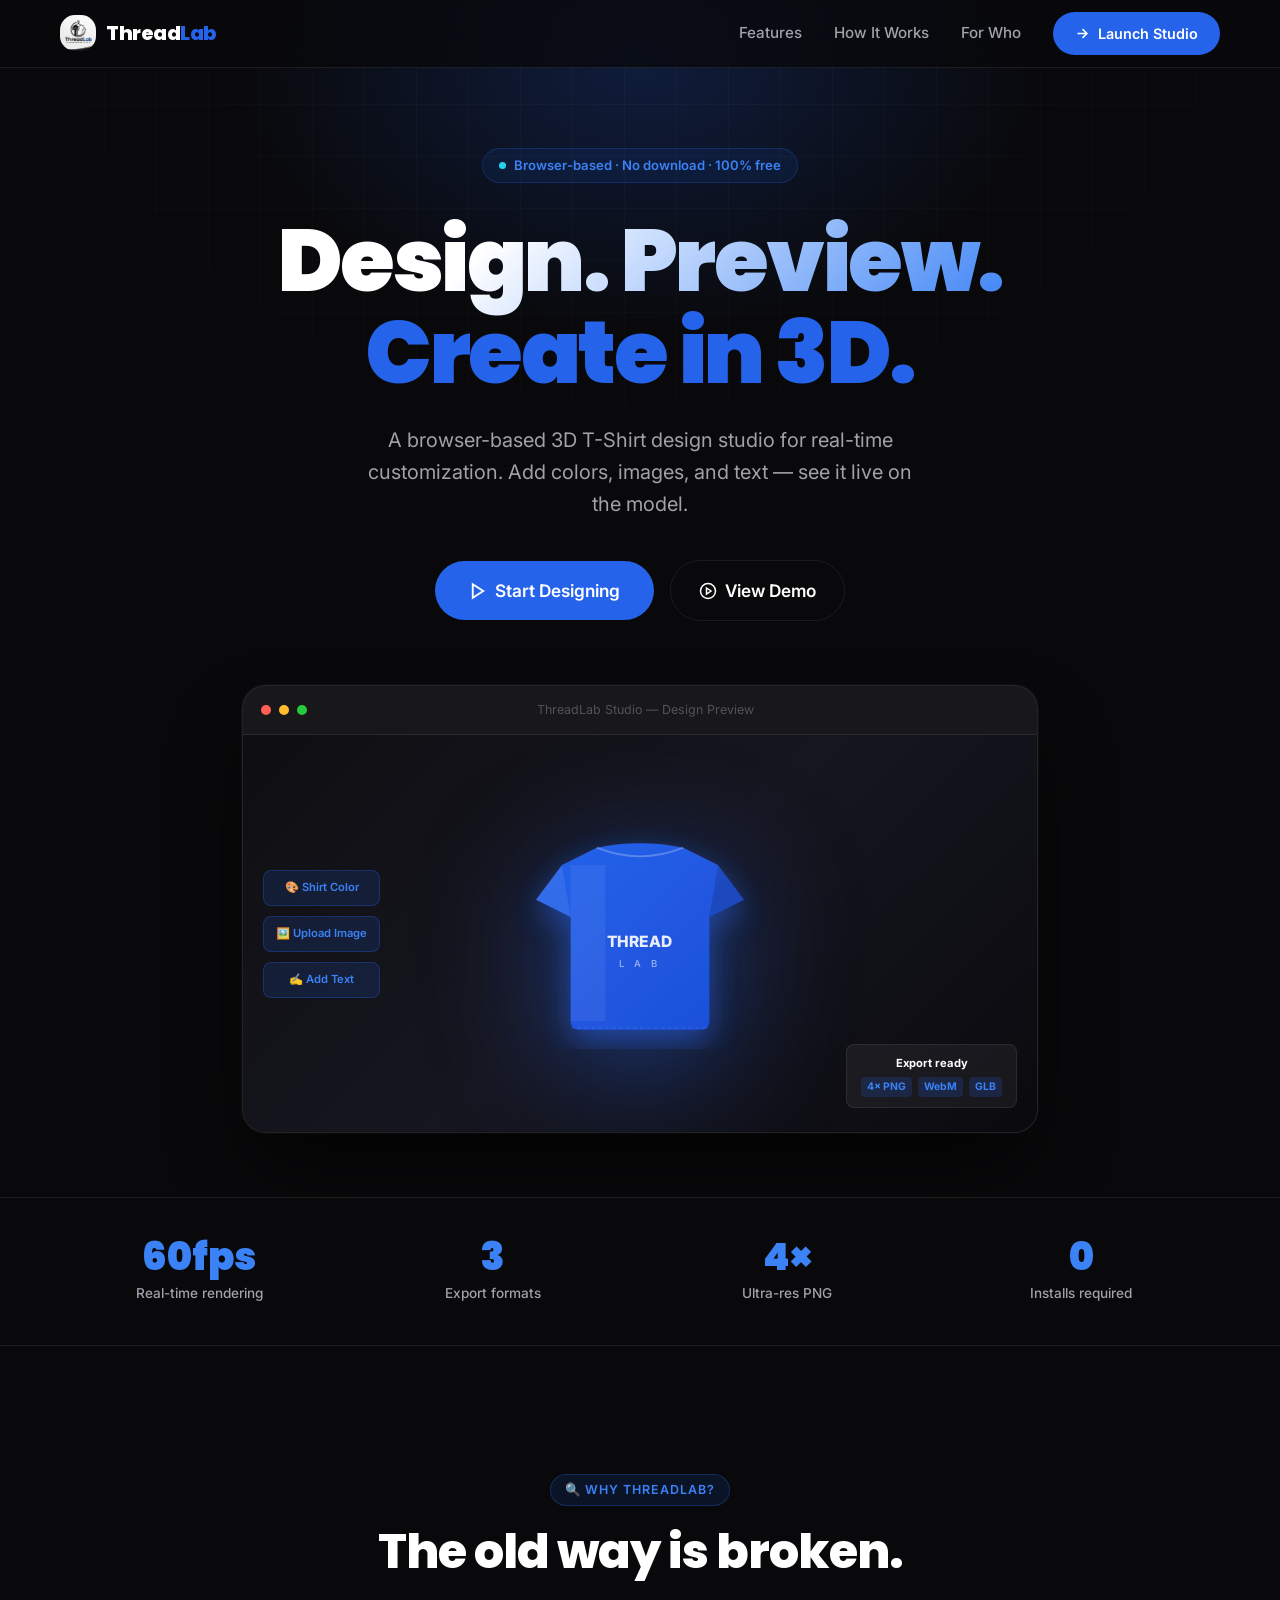
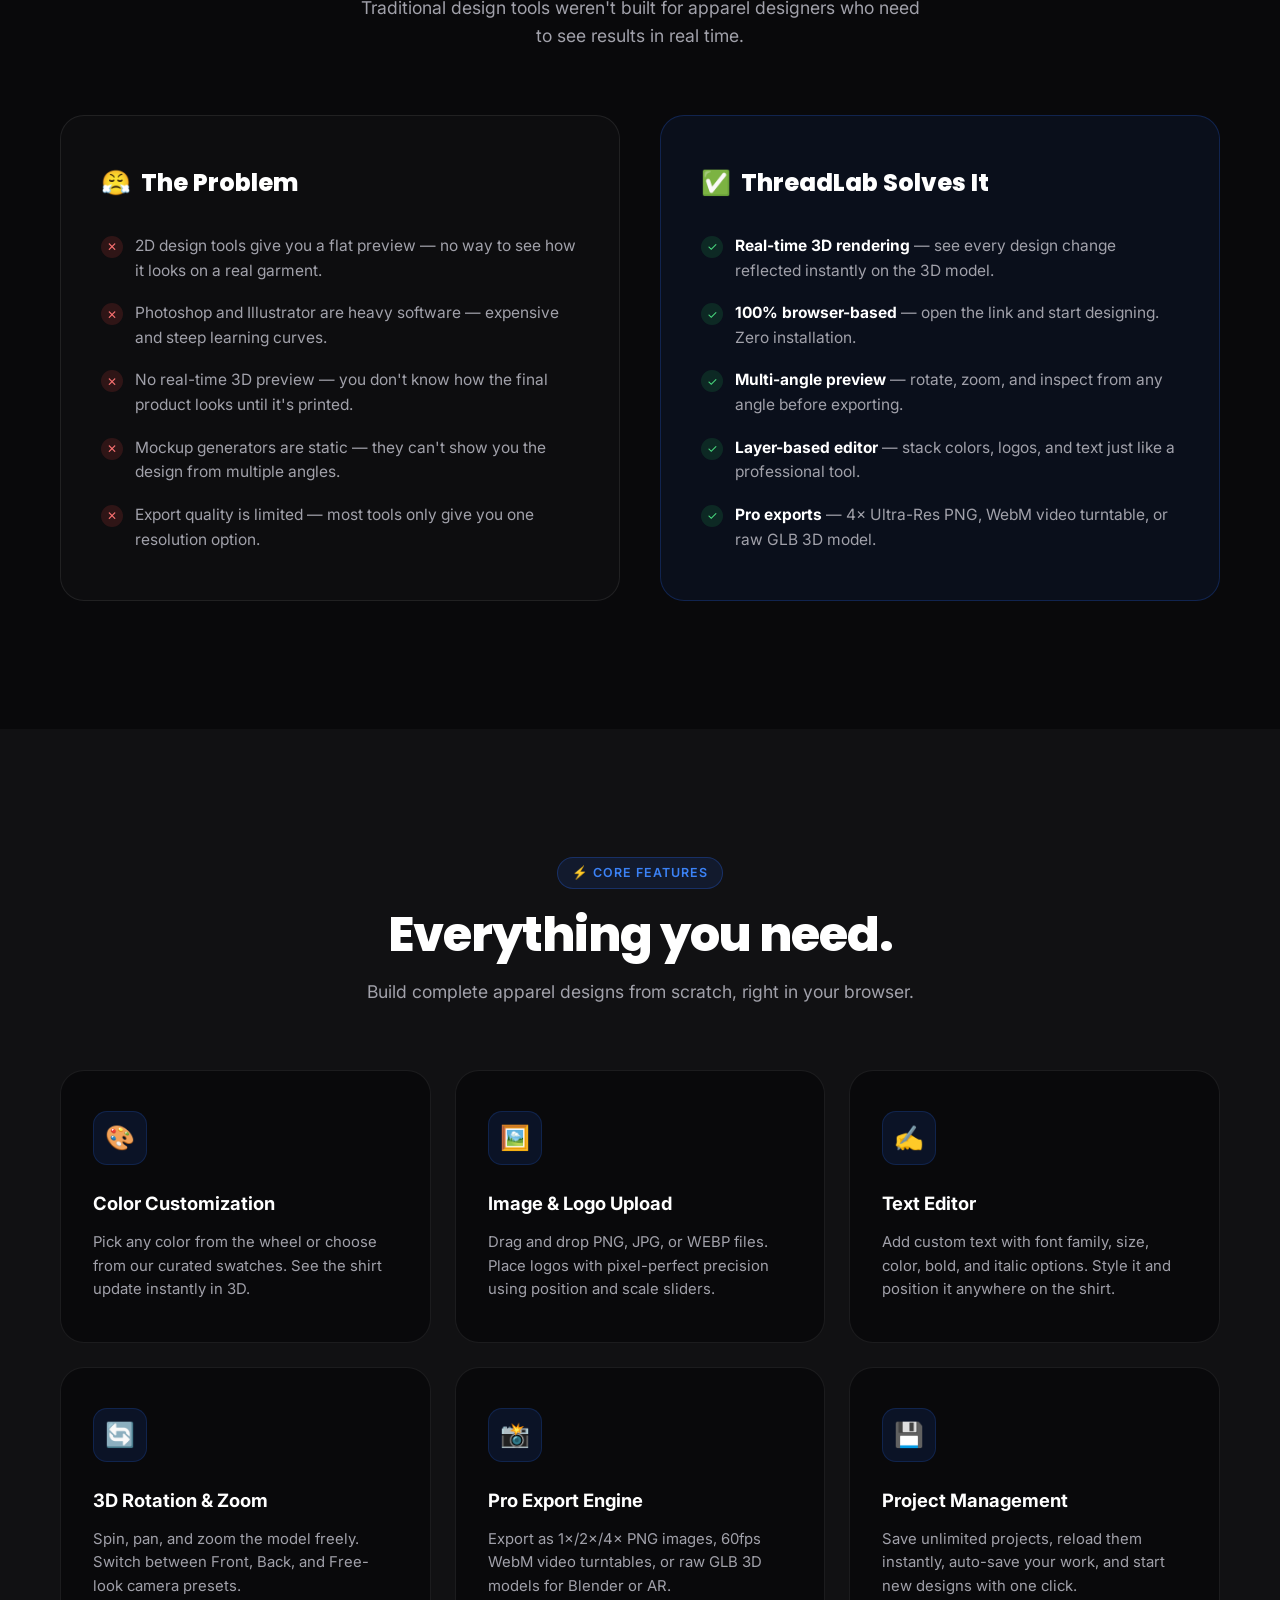
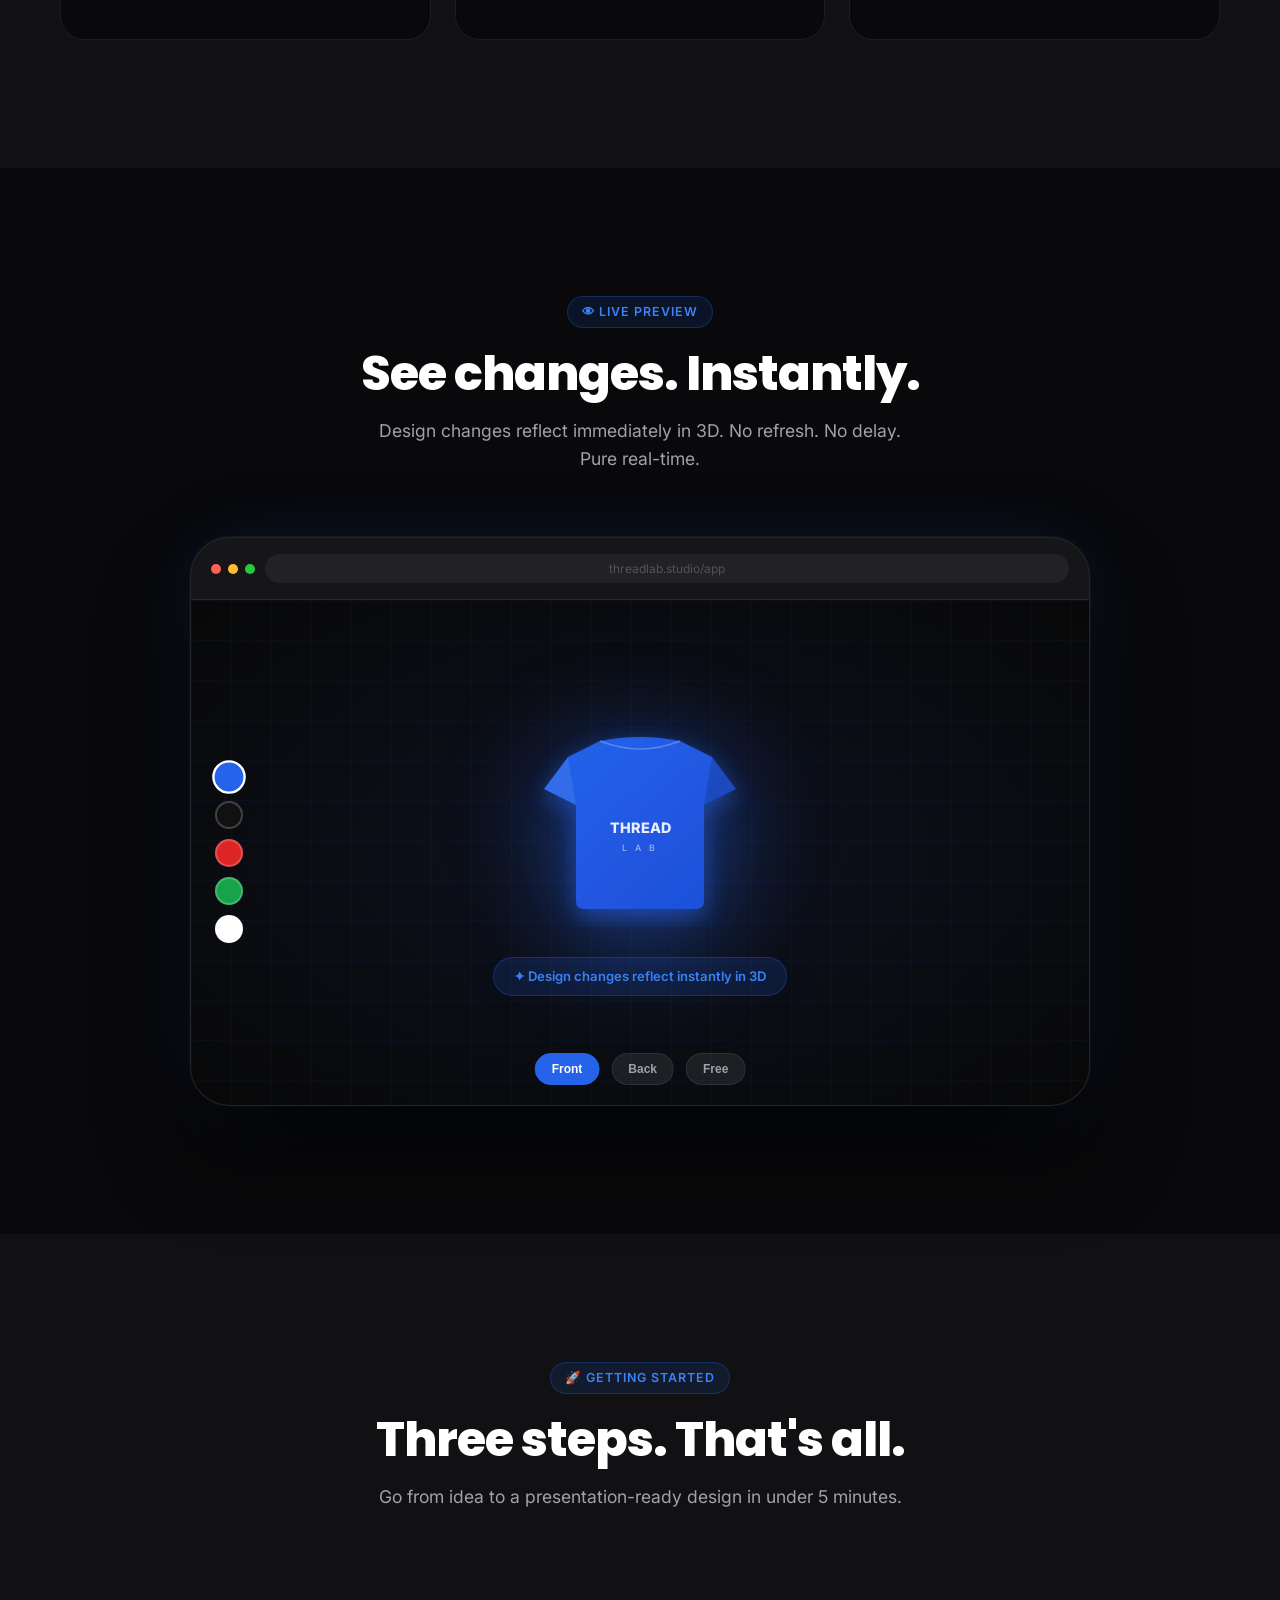
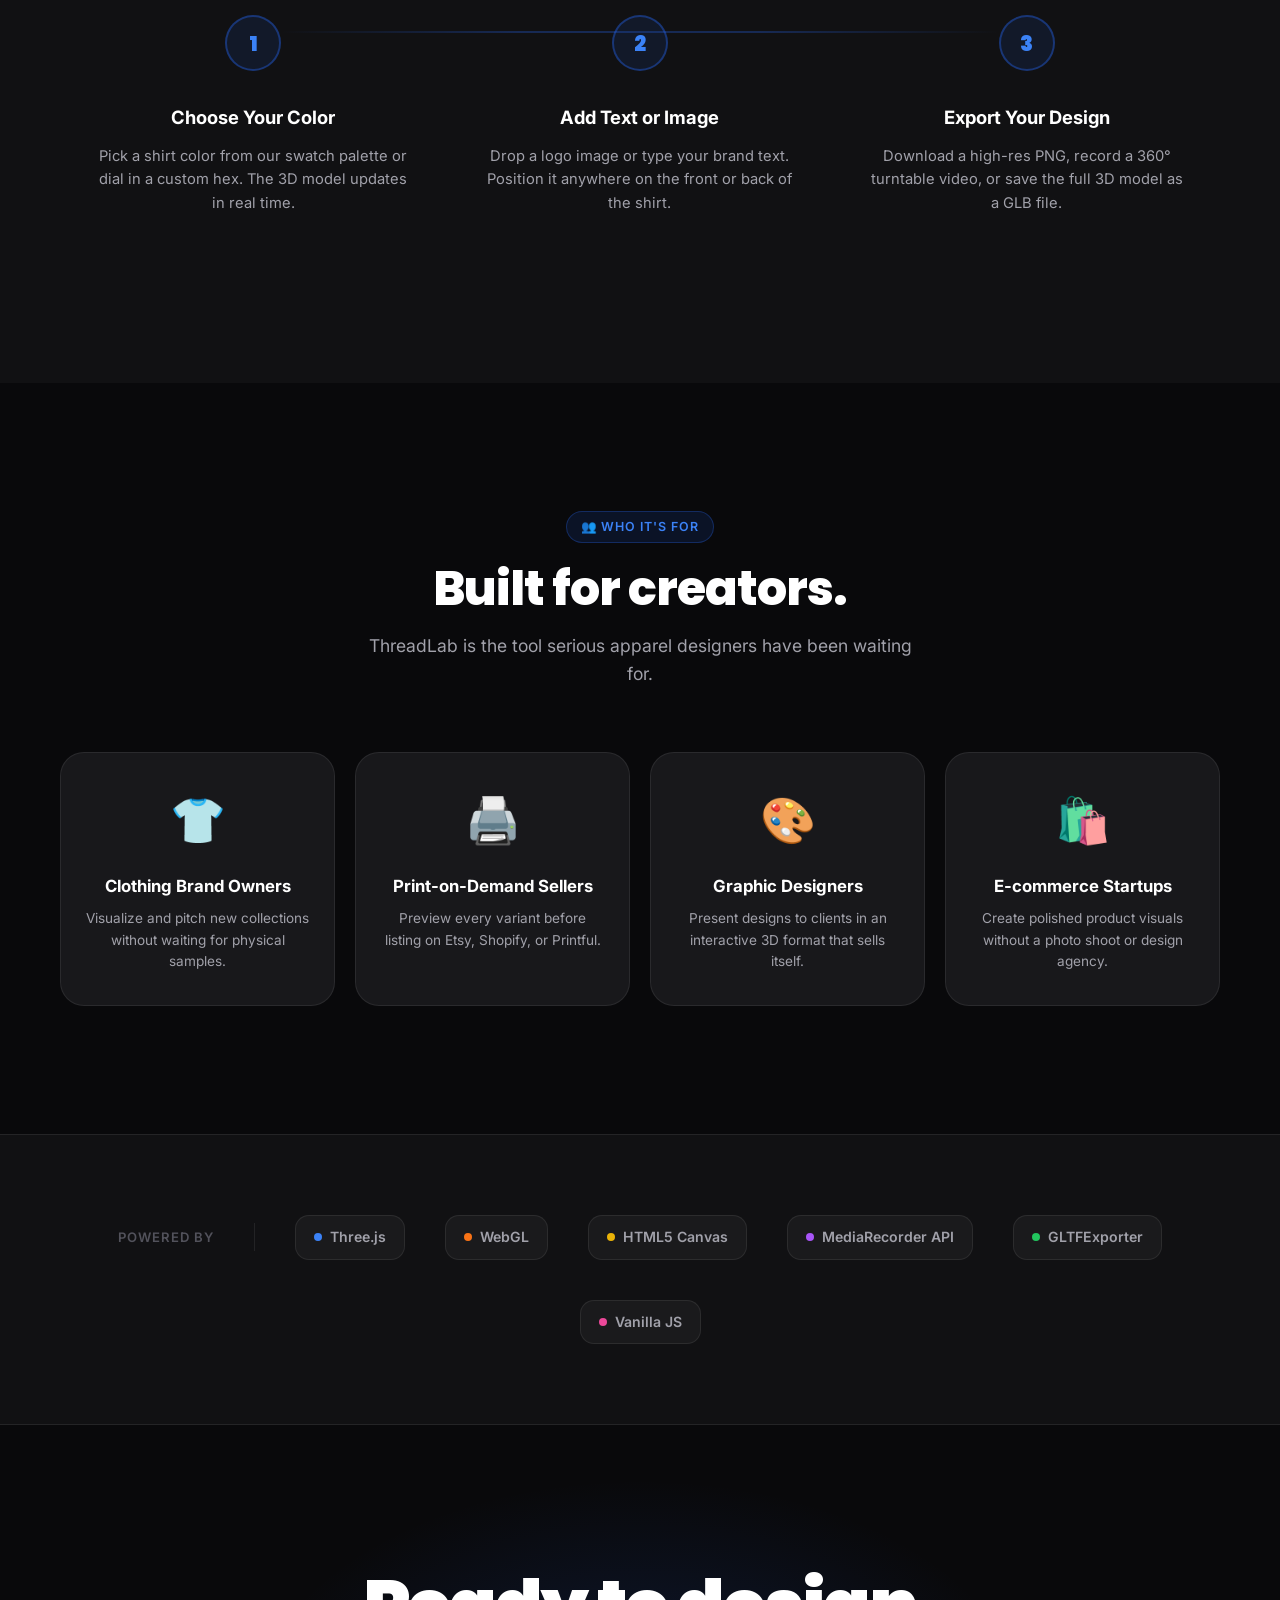
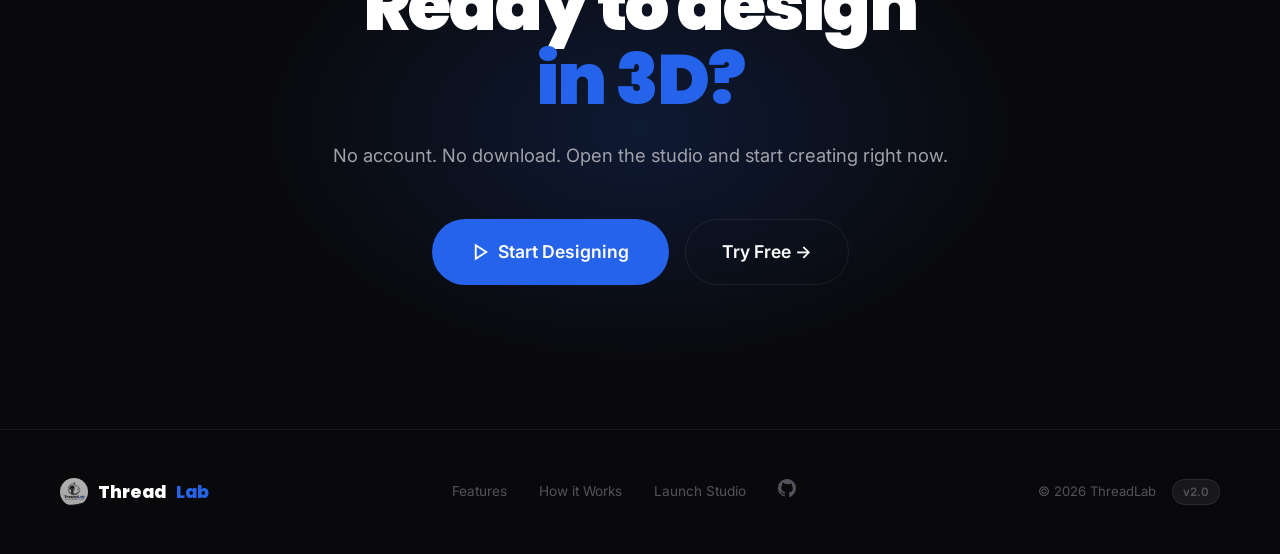
==== index.html @ 2cf04744 "init main project files and the main src code" ====
<!doctype html>
<html lang="en">
  <head>
    <meta charset="UTF-8" />
    <meta name="viewport" content="width=device-width, initial-scale=1.0" />
    <title>ThreadLab — Design. Preview. Create in 3D.</title>
    <meta
      name="description"
      content="A browser-based 3D T-Shirt design studio for real-time customization. No download needed. Start designing now."
    />
    <link rel="preconnect" href="https://fonts.googleapis.com" />
    <link rel="preconnect" href="https://fonts.gstatic.com" crossorigin />
    <link
      href="https://fonts.googleapis.com/css2?family=Inter:ital,wght@0,300;0,400;0,500;0,600;0,700;0,800;0,900;1,400&family=Poppins:wght@700;800;900&display=swap"
      rel="stylesheet"
    />
    <link rel="stylesheet" href="css/landing.css" />
    <link rel="shortcut icon" href="../assets/logo.png" type="image/x-icon" />
    <link rel="manifest" href="manifest.json">
    <meta name="theme-color" content="#2563EB" />
  </head>
  <body>
    <!-- ═══════════════════════════════════════════════
       NAVBAR
  ═══════════════════════════════════════════════ -->
    <nav class="navbar">
      <div class="navbar-inner">
        <a href="#" class="nav-logo">
          <img
            src="assets/logo.png"
            alt="ThreadLab"
            onerror="this.style.display = 'none'"
          />
          <span class="nav-logo-text">Thread<span>Lab</span></span>
        </a>
        <div class="nav-links">
          <a href="#features">Features</a>
          <a href="#how-it-works">How It Works</a>
          <a href="#users">For Who</a>
          <a href="./Studio/index.html" class="btn-primary">
            <svg
              width="15"
              height="15"
              viewBox="0 0 24 24"
              fill="none"
              stroke="currentColor"
              stroke-width="2.5"
            >
              <path d="M4 12h16M12 5l7 7-7 7" />
            </svg>
            Launch Studio
          </a>
        </div>
      </div>
    </nav>

    <!-- ═══════════════════════════════════════════════
       HERO
  ═══════════════════════════════════════════════ -->
    <section class="hero" id="hero">
      <div class="hero-bg"></div>

      <div class="hero-body">
        <div class="hero-badge">
          <span class="hero-badge-dot"></span>
          Browser-based · No download · 100% free
        </div>

        <h1 class="hero-title">
          <span class="gradient">Design. Preview.</span><br />
          <span class="blue-word">Create in 3D.</span>
        </h1>

        <p class="hero-desc">
          A browser-based 3D T-Shirt design studio for real-time customization.
          Add colors, images, and text — see it live on the model.
        </p>

        <div class="hero-cta">
          <a href="./Studio/index.html" class="btn-primary">
            <svg
              width="18"
              height="18"
              viewBox="0 0 24 24"
              fill="none"
              stroke="currentColor"
              stroke-width="2.5"
            >
              <polygon points="5,3 19,12 5,21" />
            </svg>
            Start Designing
          </a>
          <a href="#preview" class="btn-ghost">
            <svg
              width="18"
              height="18"
              viewBox="0 0 24 24"
              fill="none"
              stroke="currentColor"
              stroke-width="2"
            >
              <circle cx="12" cy="12" r="10" />
              <polygon points="10,8 16,12 10,16" />
            </svg>
            View Demo
          </a>
        </div>
      </div>

      <!-- Mockup Visual -->
      <div class="hero-visual">
        <div class="mockup-shell">
          <div class="mockup-bar">
            <span class="dot-red"></span>
            <span class="dot-yel"></span>
            <span class="dot-grn"></span>
            <span class="mockup-bar-title"
              >ThreadLab Studio — Design Preview</span
            >
          </div>
          <div class="mockup-screen">
            <!-- Left sidebar hints -->
            <div class="hero-sidebar-hint">
              <div class="hint-chip">🎨 Shirt Color</div>
              <div class="hint-chip">🖼️ Upload Image</div>
              <div class="hint-chip">✍️ Add Text</div>
            </div>

            <!-- 3D Shirt illustration -->
            <div class="hero-shirt-wrap">
              <svg
                class="shirt-3d"
                viewBox="0 0 300 280"
                fill="none"
                xmlns="http://www.w3.org/2000/svg"
              >
                <defs>
                  <linearGradient id="shirtGrad" x1="0" y1="0" x2="1" y2="1">
                    <stop offset="0%" stop-color="#2563EB" />
                    <stop offset="100%" stop-color="#1D4ED8" />
                  </linearGradient>
                  <filter id="shadow">
                    <feDropShadow
                      dx="0"
                      dy="12"
                      stdDeviation="16"
                      flood-color="#2563EB"
                      flood-opacity="0.5"
                    />
                  </filter>
                </defs>
                <!-- T-Shirt body -->
                <path
                  d="M60 60 L100 40 Q150 30 200 40 L240 60 L270 100 L230 120 L230 240 Q230 250 220 250 L80 250 Q70 250 70 240 L70 120 L30 100 Z"
                  fill="url(#shirtGrad)"
                  filter="url(#shadow)"
                />
                <!-- collar -->
                <path
                  d="M100 40 Q150 60 200 40"
                  stroke="rgba(255,255,255,0.25)"
                  stroke-width="2"
                  fill="none"
                />
                <!-- sleeve highlights -->
                <path
                  d="M60 60 L30 100 L70 120"
                  fill="rgba(255,255,255,0.08)"
                />
                <path d="M240 60 L270 100 L230 120" fill="rgba(0,0,0,0.15)" />
                <!-- front highlight -->
                <path
                  d="M90 60 L90 240"
                  stroke="rgba(255,255,255,0.06)"
                  stroke-width="40"
                />
                <!-- small logo text -->
                <text
                  x="150"
                  y="155"
                  text-anchor="middle"
                  font-family="Inter"
                  font-size="18"
                  font-weight="800"
                  fill="rgba(255,255,255,0.9)"
                >
                  THREAD
                </text>
                <text
                  x="150"
                  y="178"
                  text-anchor="middle"
                  font-family="Inter"
                  font-size="11"
                  font-weight="500"
                  fill="rgba(255,255,255,0.55)"
                  letter-spacing="4"
                >
                  L A B
                </text>
                <!-- bottom stitch -->
                <path
                  d="M70 248 L230 248"
                  stroke="rgba(255,255,255,0.12)"
                  stroke-width="1"
                  stroke-dasharray="4 4"
                />
              </svg>
            </div>

            <!-- Export hint bottom right -->
            <div class="hero-export-hint">
              <span class="export-label">Export ready</span>
              <div class="export-formats">
                <span class="fmt-tag">4× PNG</span>
                <span class="fmt-tag">WebM</span>
                <span class="fmt-tag">GLB</span>
              </div>
            </div>
          </div>
        </div>
      </div>
    </section>

    <!-- ═══════════════════════════════════════════════
       STATS
  ═══════════════════════════════════════════════ -->
    <div class="stats-row">
      <div class="stats-inner">
        <div class="stat reveal">
          <div class="stat-num">60fps</div>
          <div class="stat-label">Real-time rendering</div>
        </div>
        <div class="stat reveal reveal-d1">
          <div class="stat-num">3</div>
          <div class="stat-label">Export formats</div>
        </div>
        <div class="stat reveal reveal-d2">
          <div class="stat-num">4×</div>
          <div class="stat-label">Ultra-res PNG</div>
        </div>
        <div class="stat reveal reveal-d3">
          <div class="stat-num">0</div>
          <div class="stat-label">Installs required</div>
        </div>
      </div>
    </div>

    <!-- ═══════════════════════════════════════════════
       PROBLEM / SOLUTION
  ═══════════════════════════════════════════════ -->
    <section class="ps-section" id="problem">
      <div class="section-label">
        <span class="tag">🔍 Why ThreadLab?</span>
      </div>
      <h2 class="section-title">The old way is broken.</h2>
      <p class="section-sub">
        Traditional design tools weren't built for apparel designers who need to
        see results in real time.
      </p>

      <div class="ps-grid">
        <div class="ps-card problem reveal">
          <div class="ps-heading"><span>😤</span> The Problem</div>
          <ul class="ps-list">
            <li>
              <span class="ps-icon bad">✕</span>
              <span
                >2D design tools give you a flat preview — no way to see how it
                looks on a real garment.</span
              >
            </li>
            <li>
              <span class="ps-icon bad">✕</span>
              <span
                >Photoshop and Illustrator are heavy software — expensive and
                steep learning curves.</span
              >
            </li>
            <li>
              <span class="ps-icon bad">✕</span>
              <span
                >No real-time 3D preview — you don't know how the final product
                looks until it's printed.</span
              >
            </li>
            <li>
              <span class="ps-icon bad">✕</span>
              <span
                >Mockup generators are static — they can't show you the design
                from multiple angles.</span
              >
            </li>
            <li>
              <span class="ps-icon bad">✕</span>
              <span
                >Export quality is limited — most tools only give you one
                resolution option.</span
              >
            </li>
          </ul>
        </div>

        <div class="ps-card solution reveal reveal-d2">
          <div class="ps-heading">
            <span style="color: #4ade80">✅</span> ThreadLab Solves It
          </div>
          <ul class="ps-list">
            <li>
              <span class="ps-icon good">✓</span>
              <span
                ><strong style="color: #fff">Real-time 3D rendering</strong> —
                see every design change reflected instantly on the 3D
                model.</span
              >
            </li>
            <li>
              <span class="ps-icon good">✓</span>
              <span
                ><strong style="color: #fff">100% browser-based</strong> — open
                the link and start designing. Zero installation.</span
              >
            </li>
            <li>
              <span class="ps-icon good">✓</span>
              <span
                ><strong style="color: #fff">Multi-angle preview</strong> —
                rotate, zoom, and inspect from any angle before exporting.</span
              >
            </li>
            <li>
              <span class="ps-icon good">✓</span>
              <span
                ><strong style="color: #fff">Layer-based editor</strong> — stack
                colors, logos, and text just like a professional tool.</span
              >
            </li>
            <li>
              <span class="ps-icon good">✓</span>
              <span
                ><strong style="color: #fff">Pro exports</strong> — 4× Ultra-Res
                PNG, WebM video turntable, or raw GLB 3D model.</span
              >
            </li>
          </ul>
        </div>
      </div>
    </section>

    <!-- ═══════════════════════════════════════════════
       FEATURES
  ═══════════════════════════════════════════════ -->
    <section class="features-section" id="features">
      <div class="section-label">
        <span class="tag">⚡ Core Features</span>
      </div>
      <h2 class="section-title">Everything you need.</h2>
      <p class="section-sub">
        Build complete apparel designs from scratch, right in your browser.
      </p>

      <div class="features-grid">
        <div class="feature-card reveal">
          <div class="feature-icon-wrap">🎨</div>
          <h3>Color Customization</h3>
          <p>
            Pick any color from the wheel or choose from our curated swatches.
            See the shirt update instantly in 3D.
          </p>
        </div>
        <div class="feature-card reveal reveal-d1">
          <div class="feature-icon-wrap">🖼️</div>
          <h3>Image & Logo Upload</h3>
          <p>
            Drag and drop PNG, JPG, or WEBP files. Place logos with
            pixel-perfect precision using position and scale sliders.
          </p>
        </div>
        <div class="feature-card reveal reveal-d2">
          <div class="feature-icon-wrap">✍️</div>
          <h3>Text Editor</h3>
          <p>
            Add custom text with font family, size, color, bold, and italic
            options. Style it and position it anywhere on the shirt.
          </p>
        </div>
        <div class="feature-card reveal reveal-d3">
          <div class="feature-icon-wrap">🔄</div>
          <h3>3D Rotation & Zoom</h3>
          <p>
            Spin, pan, and zoom the model freely. Switch between Front, Back,
            and Free-look camera presets.
          </p>
        </div>
        <div class="feature-card reveal reveal-d4">
          <div class="feature-icon-wrap">📸</div>
          <h3>Pro Export Engine</h3>
          <p>
            Export as 1×/2×/4× PNG images, 60fps WebM video turntables, or raw
            GLB 3D models for Blender or AR.
          </p>
        </div>
        <div class="feature-card reveal reveal-d5">
          <div class="feature-icon-wrap">💾</div>
          <h3>Project Management</h3>
          <p>
            Save unlimited projects, reload them instantly, auto-save your work,
            and start new designs with one click.
          </p>
        </div>
      </div>
    </section>

    <!-- ═══════════════════════════════════════════════
       LIVE PREVIEW (WOW SECTION)
  ═══════════════════════════════════════════════ -->
    <section class="preview-section" id="preview">
      <div class="section-label">
        <span class="tag">👁 Live Preview</span>
      </div>
      <h2 class="section-title">See changes. Instantly.</h2>
      <p class="section-sub">
        Design changes reflect immediately in 3D. No refresh. No delay. Pure
        real-time.
      </p>

      <div class="preview-window reveal">
        <div class="preview-top">
          <div class="preview-top-dots">
            <span class="dot-red"></span>
            <span class="dot-yel"></span>
            <span class="dot-grn"></span>
          </div>
          <div class="preview-top-url">threadlab.studio/app</div>
        </div>

        <div class="preview-canvas">
          <div class="preview-canvas-grid"></div>

          <!-- Color swatches on left -->
          <div class="preview-swatches">
            <div
              class="swatch-circle active"
              style="background: #2563eb"
              onclick="changeDemoShirt('#2563EB', this)"
            ></div>
            <div
              class="swatch-circle"
              style="background: #111"
              onclick="changeDemoShirt('#111', this)"
            ></div>
            <div
              class="swatch-circle"
              style="background: #dc2626"
              onclick="changeDemoShirt('#DC2626', this)"
            ></div>
            <div
              class="swatch-circle"
              style="background: #16a34a"
              onclick="changeDemoShirt('#16A34A', this)"
            ></div>
            <div
              class="swatch-circle"
              style="background: #fff; border-color: rgba(255, 255, 255, 0.5)"
              onclick="changeDemoShirt('#fff', this)"
            ></div>
          </div>

          <!-- 3D shirt SVG -->
          <div class="preview-shirt">
            <svg
              id="demo-shirt"
              viewBox="0 0 300 280"
              fill="none"
              xmlns="http://www.w3.org/2000/svg"
            >
              <defs>
                <linearGradient id="demoGrad" x1="0" y1="0" x2="1" y2="1">
                  <stop id="demoStop1" offset="0%" stop-color="#2563EB" />
                  <stop id="demoStop2" offset="100%" stop-color="#1D4ED8" />
                </linearGradient>
                <filter id="demoShadow">
                  <feDropShadow
                    dx="0"
                    dy="10"
                    stdDeviation="14"
                    flood-color="#2563EB"
                    flood-opacity="0.5"
                  />
                </filter>
              </defs>
              <path
                d="M60 60 L100 40 Q150 30 200 40 L240 60 L270 100 L230 120 L230 240 Q230 250 220 250 L80 250 Q70 250 70 240 L70 120 L30 100 Z"
                fill="url(#demoGrad)"
                filter="url(#demoShadow)"
              />
              <path
                d="M100 40 Q150 60 200 40"
                stroke="rgba(255,255,255,0.25)"
                stroke-width="2"
                fill="none"
              />
              <path d="M60 60 L30 100 L70 120" fill="rgba(255,255,255,0.08)" />
              <path d="M240 60 L270 100 L230 120" fill="rgba(0,0,0,0.15)" />
              <text
                x="150"
                y="155"
                text-anchor="middle"
                font-family="Inter"
                font-size="18"
                font-weight="800"
                fill="rgba(255,255,255,0.9)"
              >
                THREAD
              </text>
              <text
                x="150"
                y="178"
                text-anchor="middle"
                font-family="Inter"
                font-size="11"
                font-weight="500"
                fill="rgba(255,255,255,0.55)"
                letter-spacing="4"
              >
                L A B
              </text>
            </svg>
            <div class="preview-label">
              ✦ Design changes reflect instantly in 3D
            </div>
          </div>

          <!-- Camera controls -->
          <div class="preview-controls">
            <button class="preview-ctrl-btn active">Front</button>
            <button
              class="preview-ctrl-btn"
              onclick="
                this.parentNode
                  .querySelectorAll('button')
                  .forEach((b) => b.classList.remove('active'));
                this.classList.add('active');
              "
            >
              Back
            </button>
            <button
              class="preview-ctrl-btn"
              onclick="
                this.parentNode
                  .querySelectorAll('button')
                  .forEach((b) => b.classList.remove('active'));
                this.classList.add('active');
              "
            >
              Free
            </button>
          </div>
        </div>
      </div>
    </section>

    <!-- ═══════════════════════════════════════════════
       HOW IT WORKS
  ═══════════════════════════════════════════════ -->
    <section class="how-section" id="how-it-works">
      <div class="section-label">
        <span class="tag">🚀 Getting Started</span>
      </div>
      <h2 class="section-title">Three steps. That's all.</h2>
      <p class="section-sub">
        Go from idea to a presentation-ready design in under 5 minutes.
      </p>

      <div class="steps-row">
        <div class="step reveal">
          <div class="step-num">1</div>
          <h3>Choose Your Color</h3>
          <p>
            Pick a shirt color from our swatch palette or dial in a custom hex.
            The 3D model updates in real time.
          </p>
        </div>
        <div class="step reveal reveal-d2">
          <div class="step-num">2</div>
          <h3>Add Text or Image</h3>
          <p>
            Drop a logo image or type your brand text. Position it anywhere on
            the front or back of the shirt.
          </p>
        </div>
        <div class="step reveal reveal-d4">
          <div class="step-num">3</div>
          <h3>Export Your Design</h3>
          <p>
            Download a high-res PNG, record a 360° turntable video, or save the
            full 3D model as a GLB file.
          </p>
        </div>
      </div>
    </section>

    <!-- ═══════════════════════════════════════════════
       TARGET USERS
  ═══════════════════════════════════════════════ -->
    <section class="users-section" id="users">
      <div class="section-label">
        <span class="tag">👥 Who It's For</span>
      </div>
      <h2 class="section-title">Built for creators.</h2>
      <p class="section-sub">
        ThreadLab is the tool serious apparel designers have been waiting for.
      </p>

      <div class="users-grid">
        <div class="user-card reveal">
          <span class="user-emoji">👕</span>
          <h3>Clothing Brand Owners</h3>
          <p>
            Visualize and pitch new collections without waiting for physical
            samples.
          </p>
        </div>
        <div class="user-card reveal reveal-d1">
          <span class="user-emoji">🖨️</span>
          <h3>Print-on-Demand Sellers</h3>
          <p>
            Preview every variant before listing on Etsy, Shopify, or Printful.
          </p>
        </div>
        <div class="user-card reveal reveal-d2">
          <span class="user-emoji">🎨</span>
          <h3>Graphic Designers</h3>
          <p>
            Present designs to clients in an interactive 3D format that sells
            itself.
          </p>
        </div>
        <div class="user-card reveal reveal-d3">
          <span class="user-emoji">🛍️</span>
          <h3>E-commerce Startups</h3>
          <p>
            Create polished product visuals without a photo shoot or design
            agency.
          </p>
        </div>
      </div>
    </section>

    <!-- ═══════════════════════════════════════════════
       TECH STACK
  ═══════════════════════════════════════════════ -->
    <div class="tech-section">
      <div class="tech-inner">
        <span class="tech-label">Powered by</span>
        <span class="tech-divider"></span>
        <span class="tech-badge">
          <span class="tech-badge-dot" style="background: #3b82f6"></span>
          Three.js
        </span>
        <span class="tech-badge">
          <span class="tech-badge-dot" style="background: #f97316"></span>
          WebGL
        </span>
        <span class="tech-badge">
          <span class="tech-badge-dot" style="background: #eab308"></span>
          HTML5 Canvas
        </span>
        <span class="tech-badge">
          <span class="tech-badge-dot" style="background: #a855f7"></span>
          MediaRecorder API
        </span>
        <span class="tech-badge">
          <span class="tech-badge-dot" style="background: #22c55e"></span>
          GLTFExporter
        </span>
        <span class="tech-badge">
          <span class="tech-badge-dot" style="background: #ec4899"></span>
          Vanilla JS
        </span>
      </div>
    </div>

    <!-- ═══════════════════════════════════════════════
       FINAL CTA
  ═══════════════════════════════════════════════ -->
    <section class="cta-section" id="cta">
      <h2 class="cta-title reveal">
        Ready to design<br />
        <span style="color: var(--blue)">in 3D?</span>
      </h2>
      <p class="cta-sub reveal reveal-d1">
        No account. No download. Open the studio and start creating right now.
      </p>
      <div class="cta-btns">
        <a href="./Studio/index.html" class="btn-primary reveal reveal-d2">
          <svg
            width="18"
            height="18"
            viewBox="0 0 24 24"
            fill="none"
            stroke="currentColor"
            stroke-width="2.5"
          >
            <polygon points="5,3 19,12 5,21" />
          </svg>
          Start Designing
        </a>
        <a href="./Studio/index.html" class="btn-ghost reveal reveal-d3"
          >Try Free →</a
        >
      </div>
    </section>

    <!-- ═══════════════════════════════════════════════
       FOOTER
  ═══════════════════════════════════════════════ -->
    <footer class="footer">
      <div class="footer-inner">
        <div class="footer-logo">
          <img
            src="./assets/logo.png"
            alt="ThreadLab"
            onerror="this.style.display = 'none'"
          />
          Thread<span>Lab</span>
        </div>
        <div class="footer-meta">
          <a href="#features">Features</a>
          <a href="#how-it-works">How it Works</a>
          <a href="./Studio/index.html">Launch Studio</a>
          <a
            href="https://github.com/Abdo-omran2206"
            target="_blank"
            rel="noopener"
            aria-label="GitHub"
          >
            <svg width="18" height="18" viewBox="0 0 24 24" fill="currentColor">
              <path
                d="M12 0C5.37 0 0 5.37 0 12c0 5.3 3.44 9.8 8.21 11.39.6.11.82-.26.82-.58v-2.03c-3.34.72-4.04-1.61-4.04-1.61-.55-1.39-1.34-1.76-1.34-1.76-1.09-.74.08-.73.08-.73 1.21.09 1.85 1.24 1.85 1.24 1.07 1.83 2.81 1.3 3.5 1 .11-.78.42-1.3.76-1.6-2.67-.3-5.47-1.33-5.47-5.93 0-1.31.47-2.38 1.24-3.22-.12-.31-.54-1.52.12-3.17 0 0 1.01-.32 3.3 1.23A11.5 11.5 0 0 1 12 6.8c1.02.005 2.05.14 3.01.41 2.29-1.55 3.3-1.23 3.3-1.23.66 1.65.24 2.86.12 3.17.77.84 1.24 1.91 1.24 3.22 0 4.61-2.81 5.63-5.48 5.93.43.37.81 1.1.81 2.22v3.29c0 .32.22.7.83.58C20.57 21.8 24 17.3 24 12 24 5.37 18.63 0 12 0Z"
              />
            </svg>
          </a>
        </div>
        <div class="footer-right">
          <span>© 2026 ThreadLab</span>
          <span class="footer-version">v2.0</span>
        </div>
      </div>
    </footer>

    <!-- ═══════════════════════════════════════════════
       JS
  ═══════════════════════════════════════════════ -->
    <script>
      // Scroll reveal
      const observer = new IntersectionObserver(
        (entries) => {
          entries.forEach((e) => {
            if (e.isIntersecting) e.target.classList.add("visible");
          });
        },
        { threshold: 0.12 },
      );
      document
        .querySelectorAll(".reveal")
        .forEach((el) => observer.observe(el));

      // Demo shirt color changer
      function changeDemoShirt(color, el) {
        const stop1 = document.getElementById("demoStop1");
        const stop2 = document.getElementById("demoStop2");
        const shadow = document.querySelector("#demoShadow feDropShadow");

        // Darken by 15% for gradient stop 2
        stop1.setAttribute("stop-color", color);
        stop2.setAttribute("stop-color", shadeColor(color, -18));
        if (shadow) shadow.setAttribute("flood-color", color);

        document
          .querySelectorAll(".swatch-circle")
          .forEach((s) => s.classList.remove("active"));
        el.classList.add("active");
      }

      function shadeColor(color, percent) {
        if (color === "#fff" || color === "#ffffff") return "#e5e5e5";
        if (color === "#111") return "#000";
        const num = parseInt(color.replace("#", ""), 16);
        const r = Math.max(0, Math.min(255, (num >> 16) + percent));
        const g = Math.max(0, Math.min(255, ((num >> 8) & 0xff) + percent));
        const b = Math.max(0, Math.min(255, (num & 0xff) + percent));
        return (
          "#" + ((1 << 24) | (r << 16) | (g << 8) | b).toString(16).slice(1)
        );
      }

      // Smooth scroll for anchor links
      document.querySelectorAll('a[href^="#"]').forEach((a) => {
        a.addEventListener("click", (e) => {
          const target = document.querySelector(a.getAttribute("href"));
          if (target) {
            e.preventDefault();
            target.scrollIntoView({ behavior: "smooth" });
          }
        });
      });
    </script>
  </body>
</html>
---- css/landing.css ----
/* ══════════════════════════════════════════
       TOKENS & RESET
    ══════════════════════════════════════════ */
*,
*::before,
*::after {
  box-sizing: border-box;
  margin: 0;
  padding: 0;
}

:root {
  --blue: #2563eb;
  --blue-dark: #1d4ed8;
  --blue-light: #3b82f6;
  --blue-glow: rgba(37, 99, 235, 0.18);
  --black: #09090b;
  --surface: #111113;
  --surface-2: #18181b;
  --border: rgba(255, 255, 255, 0.08);
  --text: #ffffff;
  --text-muted: #a1a1aa;
  --text-faint: #52525b;
  --radius-sm: 8px;
  --radius: 14px;
  --radius-lg: 24px;
  --radius-xl: 40px;
}

html {
  scroll-behavior: smooth;
}

body {
  background: var(--black);
  color: var(--text);
  font-family: "Inter", sans-serif;
  line-height: 1.6;
  -webkit-font-smoothing: antialiased;
  overflow-x: hidden;
}

a {
  text-decoration: none;
  color: inherit;
}
img {
  display: block;
  max-width: 100%;
}

/* ══════════════════════════════════════════
       REUSABLE
    ══════════════════════════════════════════ */
.container {
  max-width: 1160px;
  margin: 0 auto;
  padding: 0 2rem;
}

.tag {
  display: inline-flex;
  align-items: center;
  gap: 6px;
  font-size: 0.78rem;
  font-weight: 600;
  letter-spacing: 0.08em;
  text-transform: uppercase;
  color: var(--blue-light);
  background: rgba(37, 99, 235, 0.12);
  border: 1px solid rgba(37, 99, 235, 0.3);
  padding: 5px 14px;
  border-radius: 999px;
}

.section-label {
  display: flex;
  justify-content: center;
  margin-bottom: 1.25rem;
}

.section-title {
  font-family: "Poppins", sans-serif;
  font-size: clamp(2rem, 4vw, 3rem);
  font-weight: 800;
  line-height: 1.1;
  letter-spacing: -1px;
  text-align: center;
  margin-bottom: 1rem;
}

.section-sub {
  text-align: center;
  color: var(--text-muted);
  font-size: 1.1rem;
  max-width: 560px;
  margin: 0 auto 4rem;
}

.btn-primary {
  display: inline-flex;
  align-items: center;
  gap: 8px;
  background: var(--blue);
  color: #fff;
  font-weight: 600;
  font-size: 1rem;
  padding: 14px 28px;
  border-radius: 999px;
  border: none;
  cursor: pointer;
  transition:
    background 0.2s,
    transform 0.2s,
    box-shadow 0.2s;
  box-shadow: 0 0 0 0 rgba(37, 99, 235, 0);
}
.btn-primary:hover {
  background: var(--blue-dark);
  transform: translateY(-2px);
  box-shadow: 0 8px 28px rgba(37, 99, 235, 0.4);
}

.btn-ghost {
  display: inline-flex;
  align-items: center;
  gap: 8px;
  background: transparent;
  color: var(--text);
  font-weight: 600;
  font-size: 1rem;
  padding: 14px 28px;
  border-radius: 999px;
  border: 1px solid var(--border);
  cursor: pointer;
  transition:
    border-color 0.2s,
    background 0.2s,
    transform 0.2s;
}
.btn-ghost:hover {
  border-color: rgba(255, 255, 255, 0.25);
  background: rgba(255, 255, 255, 0.05);
  transform: translateY(-2px);
}

.divider {
  border: none;
  border-top: 1px solid var(--border);
  margin: 0;
}

/* Scroll reveal */
.reveal {
  opacity: 0;
  transform: translateY(32px);
  transition:
    opacity 0.75s cubic-bezier(0.16, 1, 0.3, 1),
    transform 0.75s cubic-bezier(0.16, 1, 0.3, 1);
}
.reveal.visible {
  opacity: 1;
  transform: translateY(0);
}
.reveal-d1 {
  transition-delay: 0.1s;
}
.reveal-d2 {
  transition-delay: 0.2s;
}
.reveal-d3 {
  transition-delay: 0.3s;
}
.reveal-d4 {
  transition-delay: 0.4s;
}
.reveal-d5 {
  transition-delay: 0.5s;
}

/* ══════════════════════════════════════════
       NAVBAR
    ══════════════════════════════════════════ */
.navbar {
  position: fixed;
  top: 0;
  left: 0;
  right: 0;
  z-index: 200;
  padding: 0 2rem;
  height: 68px;
  display: flex;
  align-items: center;
  backdrop-filter: blur(20px);
  -webkit-backdrop-filter: blur(20px);
  background: rgba(9, 9, 11, 0.75);
  border-bottom: 1px solid var(--border);
}

.navbar-inner {
  width: 100%;
  max-width: 1160px;
  margin: 0 auto;
  display: flex;
  align-items: center;
  justify-content: space-between;
}

.nav-logo {
  display: flex;
  align-items: center;
  gap: 10px;
}

.nav-logo img {
  height: 36px;
  width: 36px;
  object-fit: contain;
  border-radius: 15px;
}

.nav-logo-text {
  font-family: "Poppins", sans-serif;
  font-weight: 800;
  font-size: 1.25rem;
  letter-spacing: -0.5px;
}

.nav-logo-text span {
  color: var(--blue);
}

.nav-links {
  display: flex;
  align-items: center;
  gap: 2rem;
}

.nav-links a:not(.btn-primary) {
  font-size: 0.95rem;
  font-weight: 500;
  color: var(--text-muted);
  transition: color 0.2s;
}

.nav-links a:not(.btn-primary):hover {
  color: var(--text);
}

.nav-links .btn-primary {
  padding: 10px 22px;
  font-size: 0.9rem;
}

/* ══════════════════════════════════════════
       HERO
    ══════════════════════════════════════════ */
.hero {
  min-height: 100vh;
  padding-top: 68px;
  display: flex;
  flex-direction: column;
  align-items: center;
  justify-content: center;
  position: relative;
  overflow: hidden;
  text-align: center;
}

/* animated background */
.hero-bg {
  position: absolute;
  inset: 0;
  pointer-events: none;
}

.hero-bg::before {
  content: "";
  position: absolute;
  top: -20%;
  left: 50%;
  transform: translateX(-50%);
  width: 900px;
  height: 600px;
  background: radial-gradient(
    ellipse,
    rgba(37, 99, 235, 0.22) 0%,
    transparent 65%
  );
  animation: pulse-glow 8s ease-in-out infinite alternate;
}

@keyframes pulse-glow {
  from {
    opacity: 0.6;
    transform: translateX(-50%) scale(1);
  }
  to {
    opacity: 1;
    transform: translateX(-50%) scale(1.15);
  }
}

/* grid */
.hero-bg::after {
  content: "";
  position: absolute;
  inset: 0;
  background-image:
    linear-gradient(rgba(255, 255, 255, 0.03) 1px, transparent 1px),
    linear-gradient(90deg, rgba(255, 255, 255, 0.03) 1px, transparent 1px);
  background-size: 52px 52px;
  mask-image: radial-gradient(
    ellipse 80% 60% at 50% 0%,
    black 0%,
    transparent 100%
  );
  -webkit-mask-image: radial-gradient(
    ellipse 80% 60% at 50% 0%,
    black 0%,
    transparent 100%
  );
}

.hero-body {
  position: relative;
  z-index: 2;
  padding: 5rem 2rem 0;
  max-width: 900px;
}

.hero-badge {
  display: inline-flex;
  align-items: center;
  gap: 8px;
  background: rgba(37, 99, 235, 0.1);
  border: 1px solid rgba(37, 99, 235, 0.25);
  border-radius: 999px;
  padding: 6px 16px;
  font-size: 0.82rem;
  font-weight: 600;
  color: var(--blue-light);
  margin-bottom: 2rem;
  animation: fadeInDown 0.8s ease both;
}

.hero-badge-dot {
  width: 7px;
  height: 7px;
  background: #22d3ee;
  border-radius: 50%;
  animation: blink 2s step-end infinite;
}

@keyframes blink {
  50% {
    opacity: 0;
  }
}

.hero-title {
  font-family: "Poppins", sans-serif;
  font-size: clamp(3rem, 7vw, 5.5rem);
  font-weight: 900;
  line-height: 1.05;
  letter-spacing: -2.5px;
  margin-bottom: 1.5rem;
  animation: fadeInUp 0.9s 0.1s ease both;
}

.hero-title .gradient {
  background: linear-gradient(135deg, #fff 30%, var(--blue-light) 100%);
  -webkit-background-clip: text;
  -webkit-text-fill-color: transparent;
  background-clip: text;
}

.hero-title .blue-word {
  color: var(--blue);
  -webkit-text-fill-color: var(--blue);
}

.hero-desc {
  font-size: clamp(1.05rem, 2vw, 1.25rem);
  color: var(--text-muted);
  max-width: 560px;
  margin: 0 auto 2.5rem;
  animation: fadeInUp 0.9s 0.2s ease both;
}

.hero-cta {
  display: flex;
  align-items: center;
  justify-content: center;
  gap: 1rem;
  flex-wrap: wrap;
  margin-bottom: 4rem;
  animation: fadeInUp 0.9s 0.3s ease both;
}

.hero-cta .btn-primary {
  font-size: 1.08rem;
  padding: 16px 34px;
}

.hero-cta .btn-ghost {
  font-size: 1.08rem;
  padding: 16px 28px;
}

.hero-visual {
  position: relative;
  z-index: 2;
  width: 100%;
  max-width: 860px;
  margin: 0 auto;
  padding: 0 2rem 4rem;
  animation: fadeInUp 1s 0.45s ease both;
}

.mockup-shell {
  background: var(--surface);
  border: 1px solid var(--border);
  border-radius: var(--radius-lg);
  overflow: hidden;
  box-shadow:
    0 40px 80px -20px rgba(0, 0, 0, 0.8),
    0 0 0 1px rgba(255, 255, 255, 0.04);
}

.mockup-bar {
  padding: 14px 18px;
  display: flex;
  align-items: center;
  gap: 8px;
  background: rgba(255, 255, 255, 0.03);
  border-bottom: 1px solid var(--border);
}

.dot-red {
  width: 10px;
  height: 10px;
  border-radius: 50%;
  background: #ff5f56;
}
.dot-yel {
  width: 10px;
  height: 10px;
  border-radius: 50%;
  background: #ffbd2e;
}
.dot-grn {
  width: 10px;
  height: 10px;
  border-radius: 50%;
  background: #27c93f;
}

.mockup-bar-title {
  margin: 0 auto;
  font-size: 0.78rem;
  color: var(--text-faint);
  transform: translateX(-22px);
}

.mockup-screen {
  aspect-ratio: 16/8;
  display: flex;
  align-items: center;
  justify-content: center;
  background: linear-gradient(135deg, #0f0f12 0%, #161620 50%, #0a0a0e 100%);
  position: relative;
  overflow: hidden;
}

.mockup-canvas {
  width: 100%;
  height: 100%;
}

/* shirt SVG illustration inside hero canvas */
.hero-shirt-wrap {
  position: absolute;
  inset: 0;
  display: flex;
  align-items: center;
  justify-content: center;
}

.shirt-3d {
  width: min(260px, 38vw);
  filter: drop-shadow(0 30px 60px rgba(37, 99, 235, 0.5));
  animation: float 5s ease-in-out infinite;
}

@keyframes float {
  0%,
  100% {
    transform: translateY(0) rotateY(0deg);
  }
  50% {
    transform: translateY(-18px) rotateY(8deg);
  }
}

.hero-sidebar-hint {
  position: absolute;
  left: 20px;
  top: 50%;
  transform: translateY(-50%);
  display: flex;
  flex-direction: column;
  gap: 10px;
}

.hint-chip {
  background: rgba(37, 99, 235, 0.15);
  border: 1px solid rgba(37, 99, 235, 0.3);
  border-radius: var(--radius-sm);
  padding: 8px 12px;
  font-size: 0.7rem;
  font-weight: 600;
  color: var(--blue-light);
  white-space: nowrap;
  animation: slideInLeft 0.6s ease both;
}

.hint-chip:nth-child(1) {
  animation-delay: 0.8s;
}
.hint-chip:nth-child(2) {
  animation-delay: 1s;
}
.hint-chip:nth-child(3) {
  animation-delay: 1.2s;
}

.hero-export-hint {
  position: absolute;
  right: 20px;
  bottom: 24px;
  background: rgba(255, 255, 255, 0.05);
  border: 1px solid var(--border);
  border-radius: var(--radius-sm);
  padding: 10px 14px;
  font-size: 0.7rem;
  color: var(--text-muted);
  animation: slideInRight 0.6s 1.4s ease both;
}

.export-label {
  font-weight: 700;
  color: var(--text);
  display: block;
  margin-bottom: 4px;
}

.export-formats {
  display: flex;
  gap: 6px;
}

.fmt-tag {
  background: rgba(37, 99, 235, 0.18);
  color: var(--blue-light);
  font-size: 0.65rem;
  font-weight: 700;
  padding: 2px 6px;
  border-radius: 4px;
}

@keyframes fadeInUp {
  from {
    opacity: 0;
    transform: translateY(28px);
  }
  to {
    opacity: 1;
    transform: translateY(0);
  }
}
@keyframes fadeInDown {
  from {
    opacity: 0;
    transform: translateY(-20px);
  }
  to {
    opacity: 1;
    transform: translateY(0);
  }
}
@keyframes slideInLeft {
  from {
    opacity: 0;
    transform: translateX(-20px);
  }
  to {
    opacity: 1;
    transform: translateX(0);
  }
}
@keyframes slideInRight {
  from {
    opacity: 0;
    transform: translateX(20px);
  }
  to {
    opacity: 1;
    transform: translateX(0);
  }
}

/* ══════════════════════════════════════════
       STATS ROW
    ══════════════════════════════════════════ */
.stats-row {
  border-top: 1px solid var(--border);
  border-bottom: 1px solid var(--border);
  padding: 2.5rem 2rem;
}

.stats-inner {
  max-width: 1160px;
  margin: 0 auto;
  display: grid;
  grid-template-columns: repeat(4, 1fr);
  gap: 1rem;
}

.stat {
  text-align: center;
}

.stat-num {
  font-family: "Poppins", sans-serif;
  font-size: 2.4rem;
  font-weight: 900;
  line-height: 1;
  margin-bottom: 6px;
  color: var(--blue-light);
}

.stat-label {
  font-size: 0.85rem;
  color: var(--text-muted);
  font-weight: 500;
}

/* ══════════════════════════════════════════
       PROBLEM / SOLUTION
    ══════════════════════════════════════════ */
.ps-section {
  padding: 8rem 2rem;
}

.ps-grid {
  max-width: 1160px;
  margin: 4rem auto 0;
  display: grid;
  grid-template-columns: 1fr 1fr;
  gap: 2.5rem;
}

.ps-card {
  border-radius: var(--radius-lg);
  padding: 3rem 2.5rem;
  border: 1px solid var(--border);
}

.ps-card.problem {
  background: rgba(255, 255, 255, 0.02);
}

.ps-card.solution {
  background: rgba(37, 99, 235, 0.07);
  border-color: rgba(37, 99, 235, 0.25);
}

.ps-heading {
  font-family: "Poppins", sans-serif;
  font-size: 1.5rem;
  font-weight: 800;
  margin-bottom: 2rem;
  display: flex;
  align-items: center;
  gap: 10px;
}

.ps-list {
  list-style: none;
  display: flex;
  flex-direction: column;
  gap: 1.1rem;
}

.ps-list li {
  display: flex;
  align-items: flex-start;
  gap: 12px;
  font-size: 0.97rem;
  color: var(--text-muted);
}

.ps-icon {
  width: 22px;
  height: 22px;
  border-radius: 50%;
  display: flex;
  align-items: center;
  justify-content: center;
  flex-shrink: 0;
  margin-top: 2px;
  font-size: 12px;
}

.ps-icon.bad {
  background: rgba(239, 68, 68, 0.15);
  color: #f87171;
}
.ps-icon.good {
  background: rgba(34, 197, 94, 0.15);
  color: #4ade80;
}

/* ══════════════════════════════════════════
       FEATURES
    ══════════════════════════════════════════ */
.features-section {
  padding: 8rem 2rem;
  background: var(--surface);
}

.features-grid {
  max-width: 1160px;
  margin: 0 auto;
  display: grid;
  grid-template-columns: repeat(3, 1fr);
  gap: 1.5rem;
}

.feature-card {
  background: var(--black);
  border: 1px solid var(--border);
  border-radius: var(--radius-lg);
  padding: 2.5rem 2rem;
  transition:
    border-color 0.3s,
    transform 0.3s;
}

.feature-card:hover {
  border-color: rgba(37, 99, 235, 0.4);
  transform: translateY(-6px);
}

.feature-icon-wrap {
  width: 54px;
  height: 54px;
  background: rgba(37, 99, 235, 0.12);
  border: 1px solid rgba(37, 99, 235, 0.2);
  border-radius: var(--radius);
  display: flex;
  align-items: center;
  justify-content: center;
  font-size: 1.5rem;
  margin-bottom: 1.5rem;
}

.feature-card h3 {
  font-weight: 700;
  font-size: 1.15rem;
  margin-bottom: 0.75rem;
}

.feature-card p {
  font-size: 0.93rem;
  color: var(--text-muted);
  line-height: 1.6;
}

/* ══════════════════════════════════════════
       LIVE PREVIEW (WOW SECTION)
    ══════════════════════════════════════════ */
.preview-section {
  padding: 8rem 2rem;
  text-align: center;
}

.preview-window {
  max-width: 900px;
  margin: 0 auto;
  background: var(--surface);
  border: 1px solid var(--border);
  border-radius: var(--radius-xl);
  overflow: hidden;
  box-shadow:
    0 50px 100px -20px rgba(0, 0, 0, 0.9),
    0 0 0 1px rgba(255, 255, 255, 0.04),
    0 0 80px -10px var(--blue-glow);
}

.preview-top {
  padding: 16px 20px;
  display: flex;
  align-items: center;
  gap: 10px;
  background: rgba(255, 255, 255, 0.02);
  border-bottom: 1px solid var(--border);
}

.preview-top-dots {
  display: flex;
  gap: 7px;
}

.preview-top-url {
  flex: 1;
  background: rgba(255, 255, 255, 0.05);
  border-radius: 999px;
  padding: 5px 14px;
  font-size: 0.75rem;
  color: var(--text-faint);
  text-align: center;
}

.preview-canvas {
  aspect-ratio: 16/9;
  display: flex;
  align-items: center;
  justify-content: center;
  background: radial-gradient(ellipse at center, #0e1220 0%, #080808 100%);
  position: relative;
  overflow: hidden;
}

.preview-canvas-grid {
  position: absolute;
  inset: 0;
  background-image:
    linear-gradient(rgba(37, 99, 235, 0.05) 1px, transparent 1px),
    linear-gradient(90deg, rgba(37, 99, 235, 0.05) 1px, transparent 1px);
  background-size: 40px 40px;
}

.preview-shirt {
  position: relative;
  z-index: 2;
  display: flex;
  flex-direction: column;
  align-items: center;
  gap: 1.5rem;
}

.preview-shirt svg {
  width: min(240px, 35vw);
  filter: drop-shadow(0 20px 50px rgba(37, 99, 235, 0.6));
  animation: float 5s ease-in-out infinite;
}

.preview-label {
  background: rgba(37, 99, 235, 0.15);
  border: 1px solid rgba(37, 99, 235, 0.3);
  border-radius: 999px;
  padding: 8px 20px;
  font-size: 0.82rem;
  font-weight: 600;
  color: var(--blue-light);
}

.preview-controls {
  position: absolute;
  bottom: 20px;
  left: 50%;
  transform: translateX(-50%);
  display: flex;
  gap: 12px;
}

.preview-ctrl-btn {
  background: rgba(255, 255, 255, 0.08);
  border: 1px solid var(--border);
  border-radius: 999px;
  padding: 8px 16px;
  font-size: 0.75rem;
  font-weight: 600;
  color: var(--text-muted);
  cursor: pointer;
  transition: all 0.2s;
}

.preview-ctrl-btn:hover,
.preview-ctrl-btn.active {
  background: var(--blue);
  border-color: var(--blue);
  color: white;
}

/* rotating color swatches */
.preview-swatches {
  position: absolute;
  left: 24px;
  top: 50%;
  transform: translateY(-50%);
  display: flex;
  flex-direction: column;
  gap: 10px;
}

.swatch-circle {
  width: 28px;
  height: 28px;
  border-radius: 50%;
  border: 2px solid rgba(255, 255, 255, 0.2);
  cursor: pointer;
  transition:
    transform 0.2s,
    border-color 0.2s;
}

.swatch-circle.active {
  border-color: white;
  transform: scale(1.2);
}
.swatch-circle:hover {
  transform: scale(1.15);
}

/* ══════════════════════════════════════════
       HOW IT WORKS
    ══════════════════════════════════════════ */
.how-section {
  padding: 8rem 2rem;
  background: var(--surface);
}

.steps-row {
  max-width: 1160px;
  margin: 0 auto;
  display: grid;
  grid-template-columns: repeat(3, 1fr);
  gap: 0;
  position: relative;
}

.steps-row::before {
  content: "";
  position: absolute;
  top: 56px;
  left: calc(16.67% + 28px);
  right: calc(16.67% + 28px);
  height: 2px;
  background: linear-gradient(
    90deg,
    transparent,
    var(--blue),
    var(--blue),
    transparent
  );
  opacity: 0.3;
}

.step {
  text-align: center;
  padding: 2.5rem 2rem;
}

.step-num {
  width: 56px;
  height: 56px;
  border-radius: 50%;
  border: 2px solid rgba(37, 99, 235, 0.4);
  background: rgba(37, 99, 235, 0.1);
  display: flex;
  align-items: center;
  justify-content: center;
  margin: 0 auto 2rem;
  font-family: "Poppins", sans-serif;
  font-weight: 900;
  font-size: 1.3rem;
  color: var(--blue-light);
  position: relative;
  z-index: 2;
}

.step h3 {
  font-weight: 700;
  font-size: 1.15rem;
  margin-bottom: 0.75rem;
}

.step p {
  font-size: 0.92rem;
  color: var(--text-muted);
}

/* ══════════════════════════════════════════
       TARGET USERS
    ══════════════════════════════════════════ */
.users-section {
  padding: 8rem 2rem;
}

.users-grid {
  max-width: 1160px;
  margin: 0 auto;
  display: grid;
  grid-template-columns: repeat(4, 1fr);
  gap: 1.25rem;
}

.user-card {
  background: var(--surface-2);
  border: 1px solid var(--border);
  border-radius: var(--radius-lg);
  padding: 2rem 1.5rem;
  transition:
    border-color 0.3s,
    transform 0.3s;
  text-align: center;
}

.user-card:hover {
  border-color: rgba(37, 99, 235, 0.35);
  transform: translateY(-4px);
}

.user-emoji {
  font-size: 2.8rem;
  margin-bottom: 1rem;
  display: block;
}

.user-card h3 {
  font-weight: 700;
  font-size: 1.05rem;
  margin-bottom: 0.5rem;
}

.user-card p {
  font-size: 0.85rem;
  color: var(--text-muted);
}

/* ══════════════════════════════════════════
       TECH STACK
    ══════════════════════════════════════════ */
.tech-section {
  padding: 5rem 2rem;
  background: var(--surface);
  border-top: 1px solid var(--border);
  border-bottom: 1px solid var(--border);
}

.tech-inner {
  max-width: 1160px;
  margin: 0 auto;
  display: flex;
  align-items: center;
  justify-content: center;
  flex-wrap: wrap;
  gap: 2.5rem;
}

.tech-label {
  font-size: 0.82rem;
  color: var(--text-faint);
  font-weight: 600;
  letter-spacing: 0.08em;
  text-transform: uppercase;
}

.tech-divider {
  width: 1px;
  height: 28px;
  background: var(--border);
}

.tech-badge {
  display: flex;
  align-items: center;
  gap: 8px;
  padding: 10px 18px;
  background: rgba(255, 255, 255, 0.04);
  border: 1px solid var(--border);
  border-radius: var(--radius);
  font-size: 0.88rem;
  font-weight: 600;
  color: var(--text-muted);
  transition:
    border-color 0.2s,
    color 0.2s;
}

.tech-badge:hover {
  border-color: rgba(255, 255, 255, 0.2);
  color: var(--text);
}

.tech-badge-dot {
  width: 8px;
  height: 8px;
  border-radius: 50%;
}

/* ══════════════════════════════════════════
       FINAL CTA
    ══════════════════════════════════════════ */
.cta-section {
  padding: 9rem 2rem;
  text-align: center;
  position: relative;
  overflow: hidden;
}

.cta-section::before {
  content: "";
  position: absolute;
  top: 50%;
  left: 50%;
  transform: translate(-50%, -50%);
  width: 800px;
  height: 500px;
  background: radial-gradient(
    ellipse,
    rgba(37, 99, 235, 0.18) 0%,
    transparent 70%
  );
  pointer-events: none;
}

.cta-title {
  font-family: "Poppins", sans-serif;
  font-size: clamp(2.5rem, 5.5vw, 4.5rem);
  font-weight: 900;
  line-height: 1.05;
  letter-spacing: -2px;
  margin-bottom: 1.5rem;
}

.cta-sub {
  font-size: 1.15rem;
  color: var(--text-muted);
  margin-bottom: 3rem;
}

.cta-btns {
  display: flex;
  justify-content: center;
  gap: 1rem;
  flex-wrap: wrap;
}

.cta-btns .btn-primary {
  font-size: 1.1rem;
  padding: 18px 40px;
}

.cta-btns .btn-ghost {
  font-size: 1.1rem;
  padding: 18px 36px;
}

/* ══════════════════════════════════════════
       FOOTER
    ══════════════════════════════════════════ */
.footer {
  border-top: 1px solid var(--border);
  padding: 3rem 2rem;
}

.footer-inner {
  max-width: 1160px;
  margin: 0 auto;
  display: flex;
  align-items: center;
  justify-content: space-between;
  flex-wrap: wrap;
  gap: 1.5rem;
}

.footer-logo {
  display: flex;
  align-items: center;
  gap: 10px;
  font-family: "Poppins", sans-serif;
  font-weight: 800;
  font-size: 1.1rem;
}

.footer-logo img {
  height: 28px;
  border-radius: 15px;
  opacity: 0.7;
}

.footer-logo span {
  color: var(--blue);
}

.footer-meta {
  display: flex;
  align-items: center;
  gap: 2rem;
  font-size: 0.85rem;
  color: var(--text-faint);
}

.footer-meta a {
  transition: color 0.2s;
}
.footer-meta a:hover {
  color: var(--text-muted);
}

.footer-right {
  display: flex;
  align-items: center;
  gap: 1rem;
  font-size: 0.82rem;
  color: var(--text-faint);
}

.footer-version {
  background: var(--surface-2);
  border: 1px solid var(--border);
  border-radius: 999px;
  padding: 3px 10px;
  font-weight: 600;
  font-size: 0.72rem;
  color: var(--text-faint);
}

/* ══════════════════════════════════════════
       MOBILE
    ══════════════════════════════════════════ */
@media (max-width: 900px) {
  .ps-grid {
    grid-template-columns: 1fr;
  }
  .features-grid {
    grid-template-columns: 1fr 1fr;
  }
  .users-grid {
    grid-template-columns: 1fr 1fr;
  }
  .steps-row {
    grid-template-columns: 1fr;
  }
  .steps-row::before {
    display: none;
  }
  .stats-inner {
    grid-template-columns: 1fr 1fr;
    gap: 2rem;
  }
  .nav-links a:not(.btn-primary):not(:last-child) {
    display: none;
  }
}

@media (max-width: 600px) {
  .features-grid {
    grid-template-columns: 1fr;
  }
  .users-grid {
    grid-template-columns: 1fr 1fr;
  }
  .stats-inner {
    grid-template-columns: 1fr 1fr;
  }
  .footer-inner {
    flex-direction: column;
    align-items: flex-start;
  }
  .hero-sidebar-hint,
  .hero-export-hint {
    display: none;
  }
}
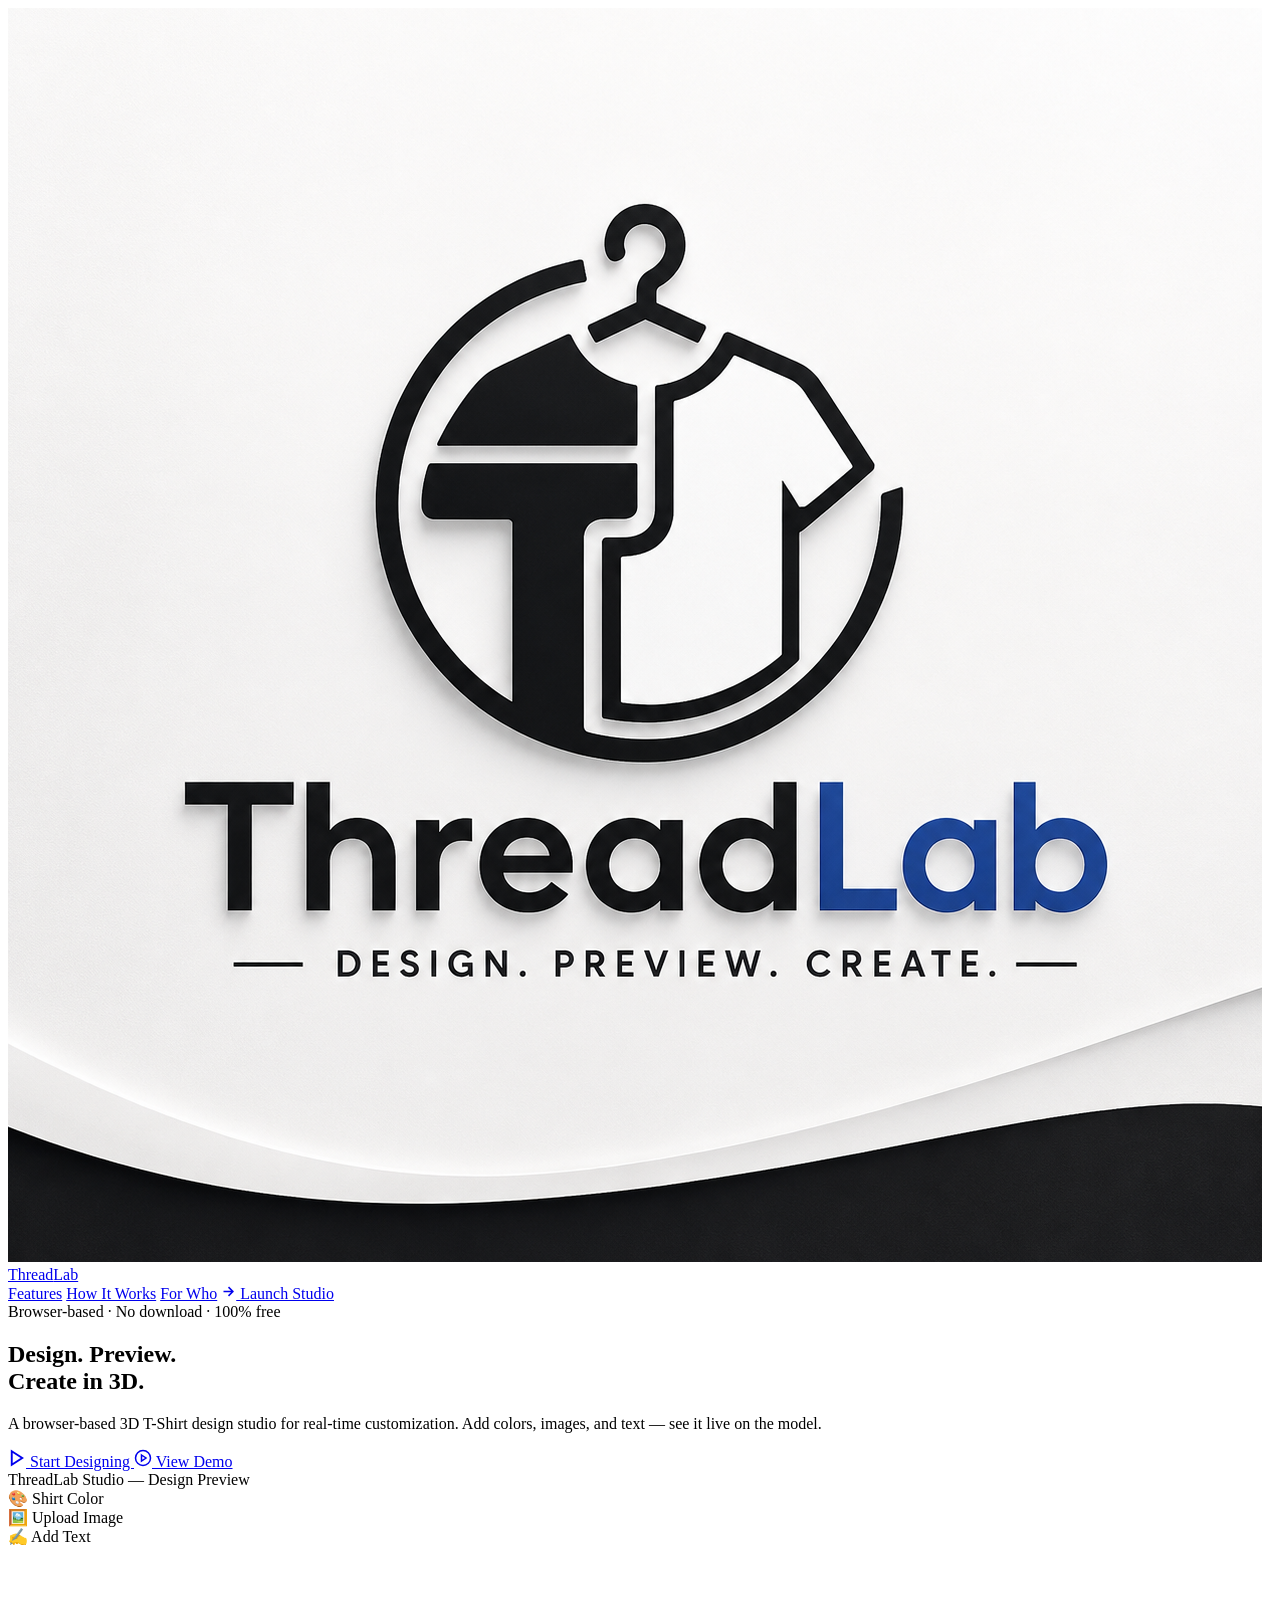
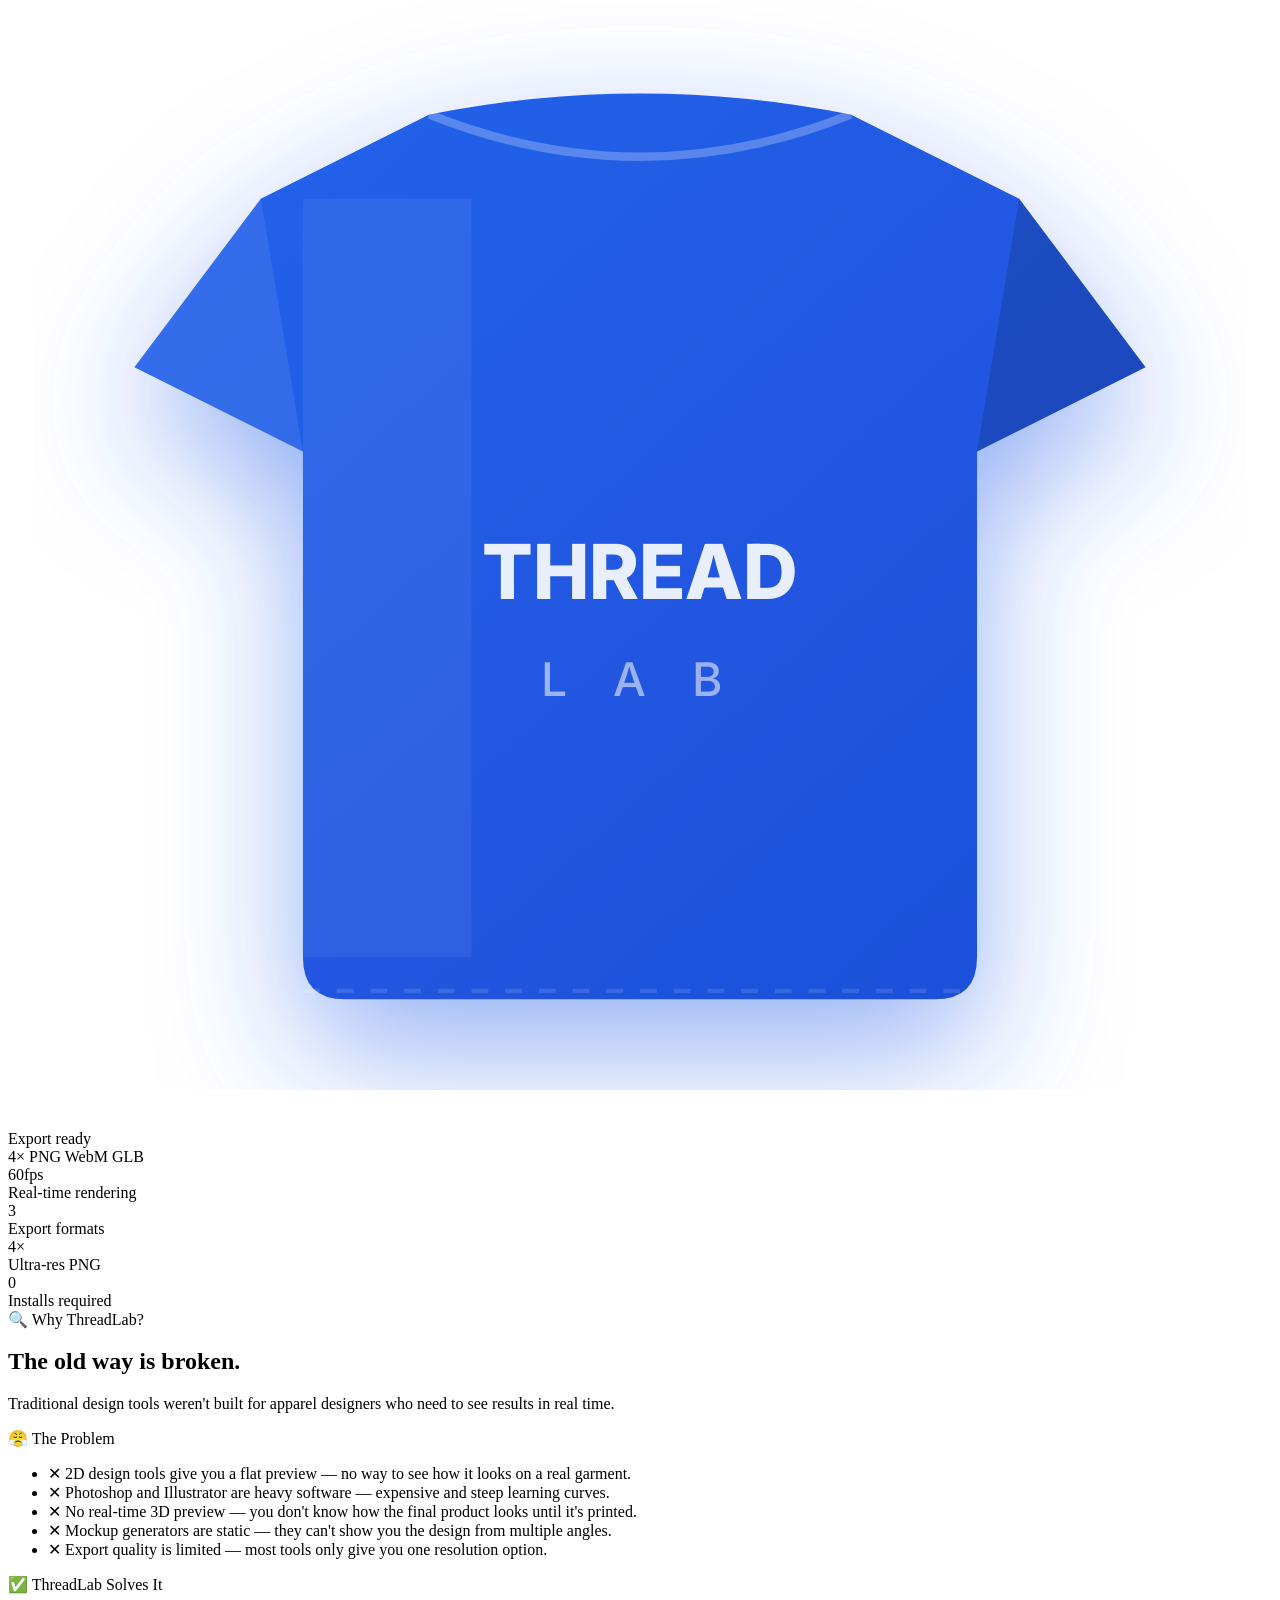
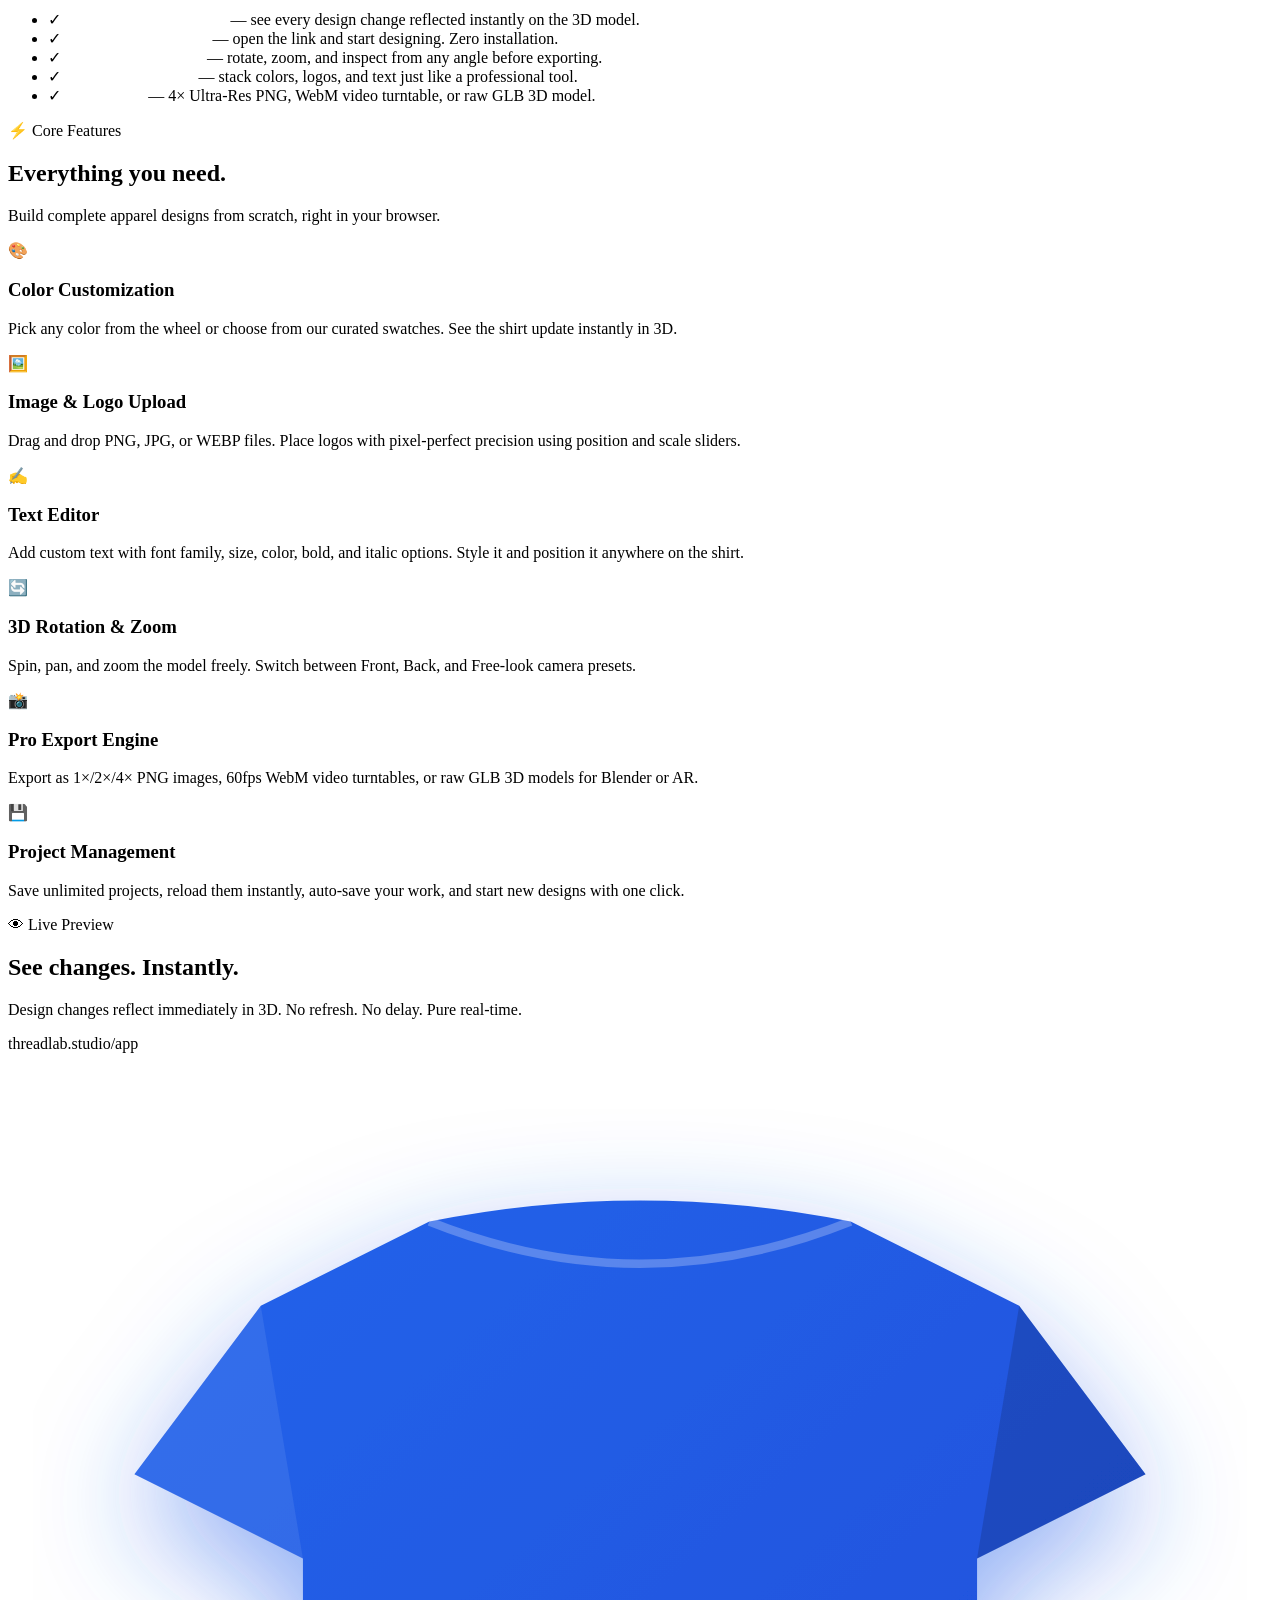
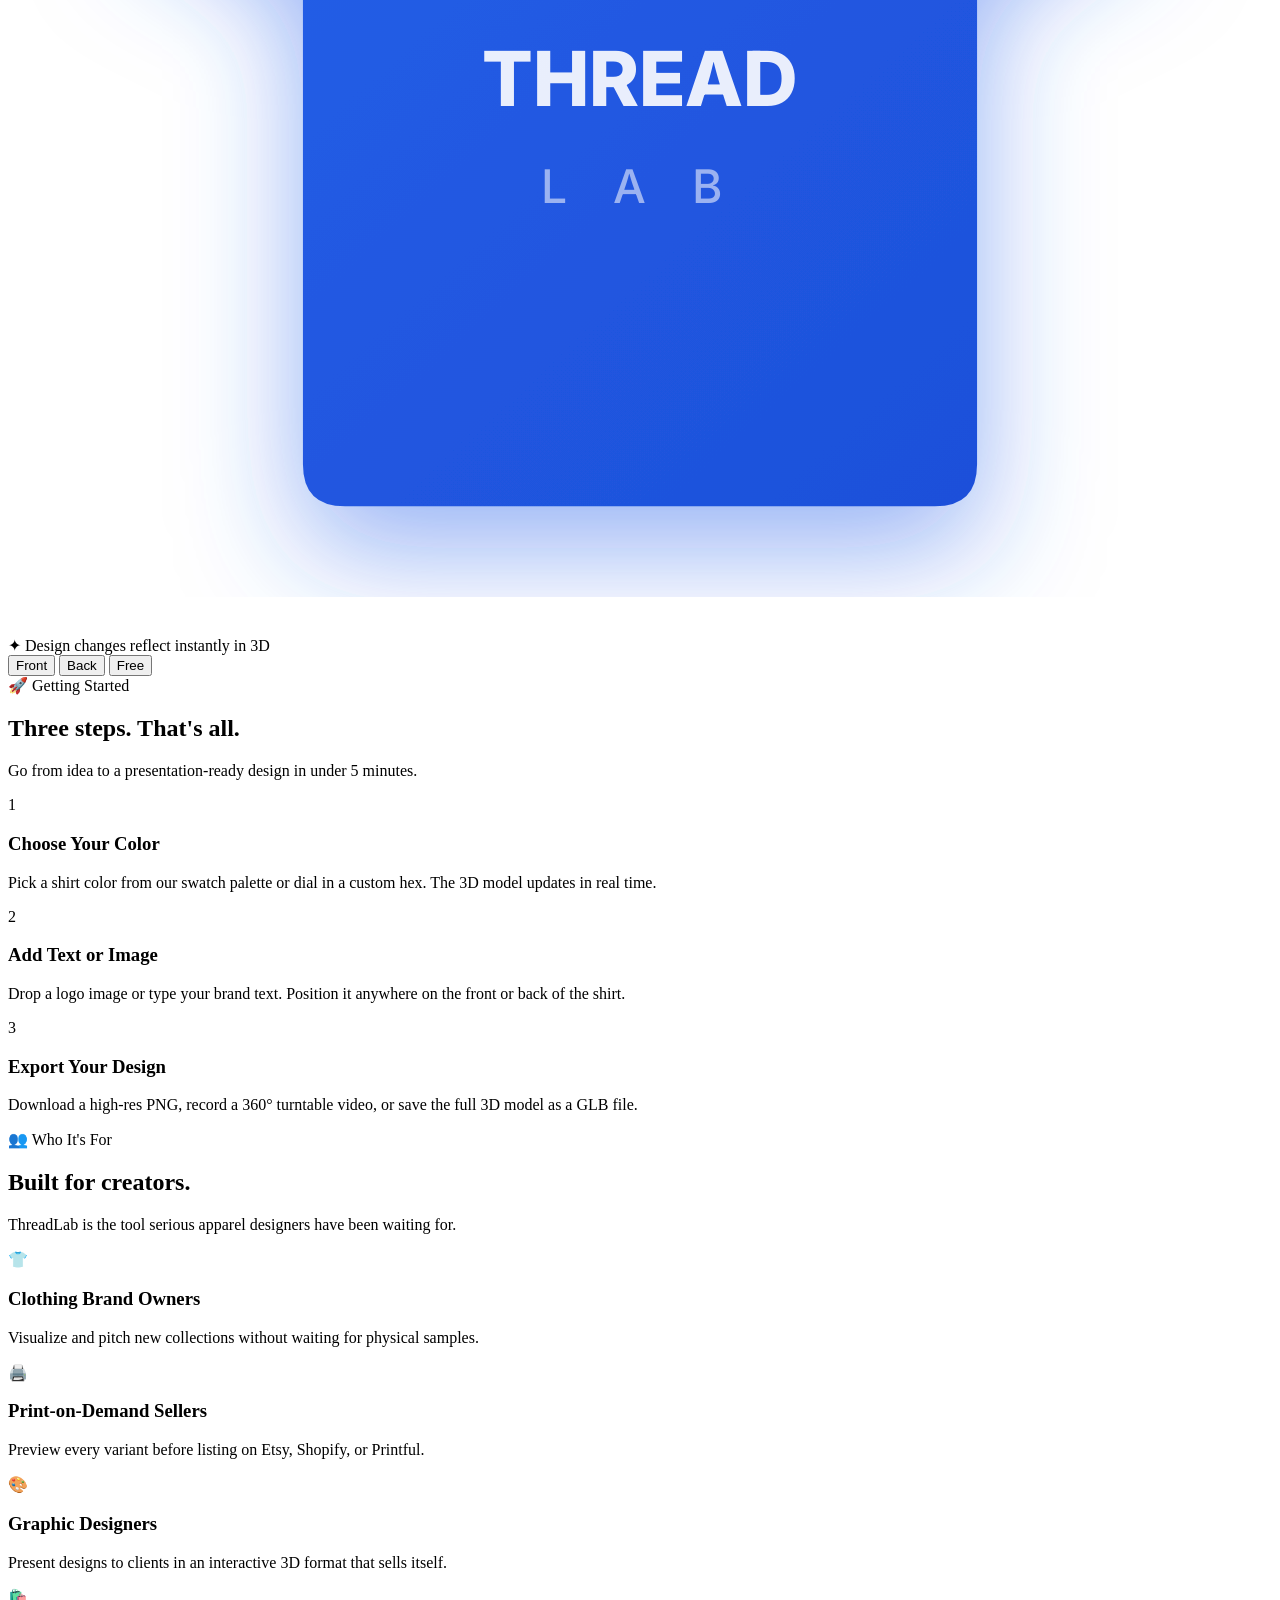
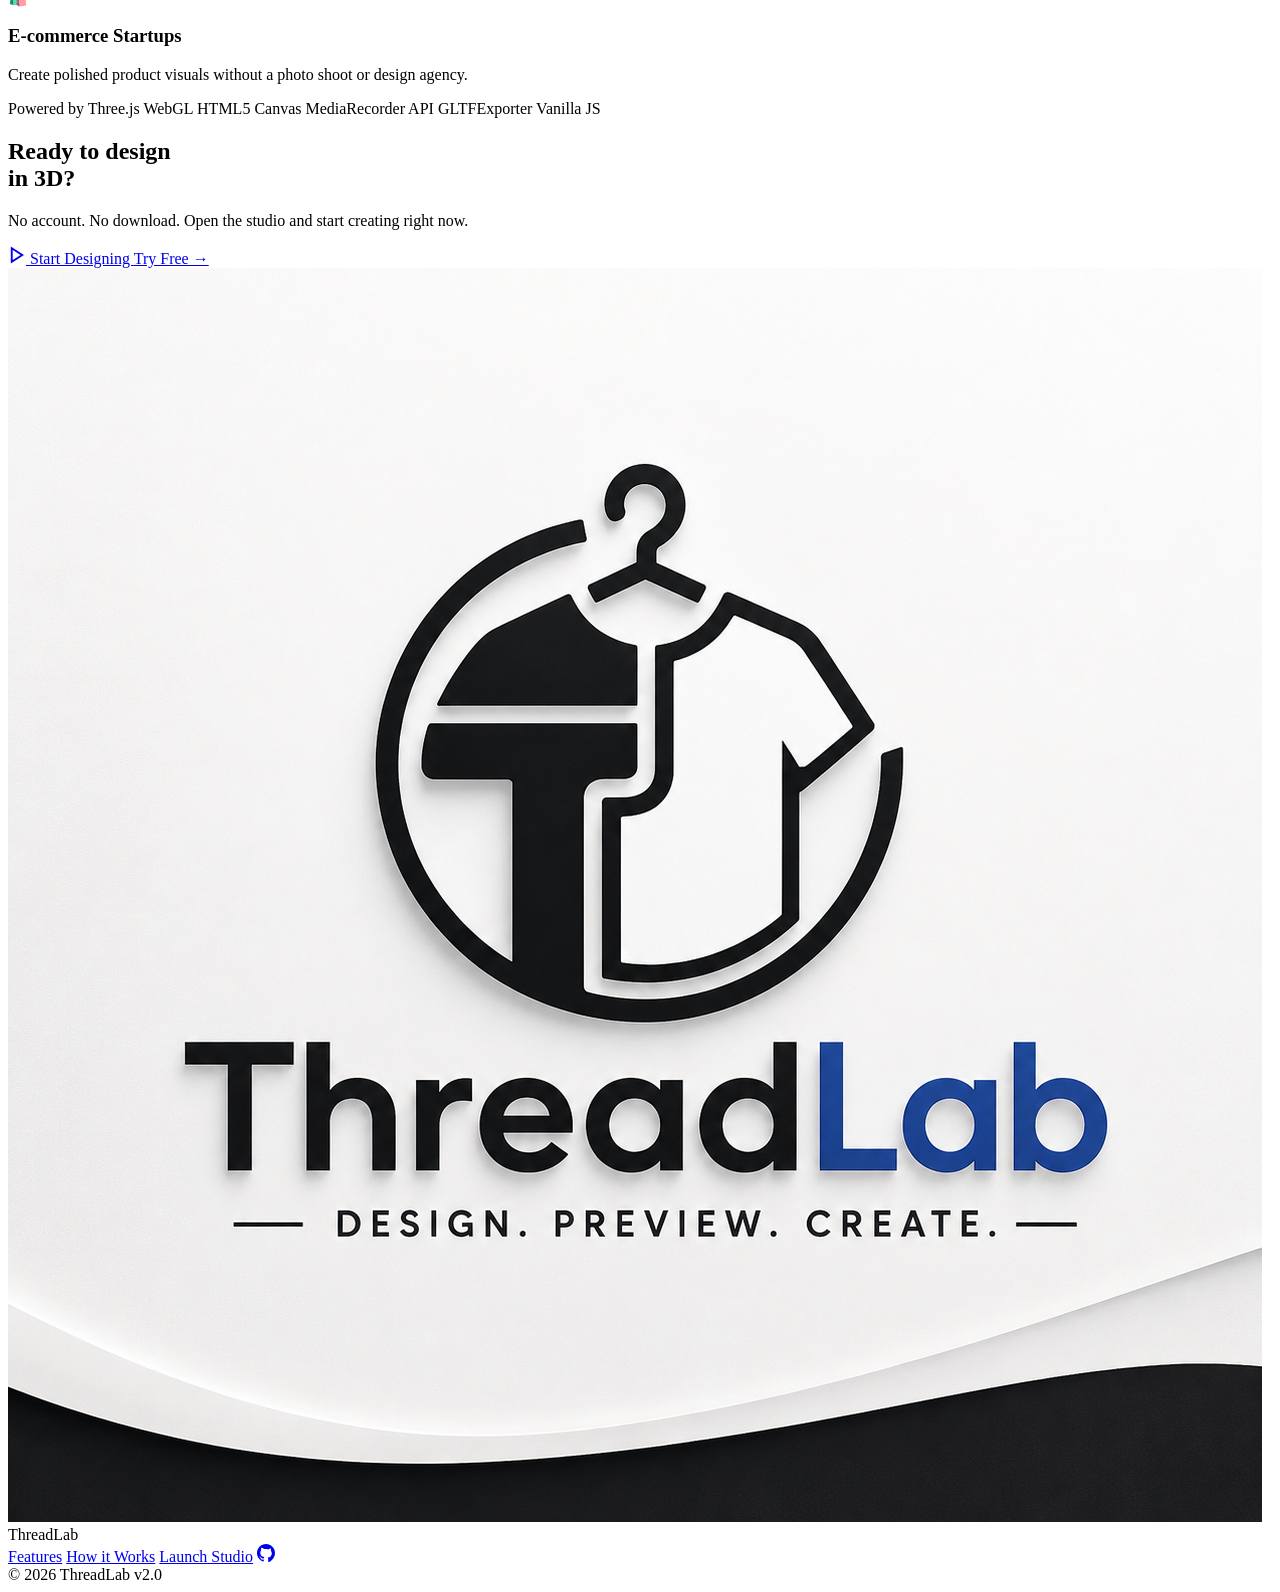
==== commit 4a85dca7: "feat: Improve SEO and add robot and sitemao files and readme.md file" ====
--- a/index.html
+++ b/index.html
@@ -6,18 +6,85 @@
     <title>ThreadLab — Design. Preview. Create in 3D.</title>
     <meta
       name="description"
-      content="A browser-based 3D T-Shirt design studio for real-time customization. No download needed. Start designing now."
+      content="ThreadLab is a free browser-based 3D T-Shirt design studio. Customize shirts in real-time with colors, images, and text. No downloads required."
     />
+    <meta
+      name="keywords"
+      content="3D t-shirt designer, free t-shirt mockup, online shirt design tool, apparel design studio, print on demand designer, WebGL t-shirt editor, 3D clothing design"
+    />
+    <meta name="author" content="Abdo Omran" />
+    <meta name="robots" content="index, follow" />
+
+    <!-- Canonical (VERY IMPORTANT for GitHub Pages SEO) -->
+    <link rel="canonical" href="https://abdo-omran2206.github.io/ThreadLab/" />
+
+    <!-- Theme -->
+    <meta name="theme-color" content="#2563EB" />
+
+    <!-- Open Graph (Facebook / WhatsApp / LinkedIn) -->
+    <meta property="og:type" content="website" />
+    <meta property="og:title" content="ThreadLab — 3D T-Shirt Design Studio" />
+    <meta
+      property="og:description"
+      content="Design T-Shirts in real-time 3D inside your browser. Add colors, logos, and text instantly."
+    />
+    <meta
+      property="og:url"
+      content="https://abdo-omran2206.github.io/ThreadLab/"
+    />
+    <meta property="og:site_name" content="ThreadLab" />
+    <meta
+      property="og:image"
+      content="https://abdo-omran2206.github.io/ThreadLab/assets/logo.png"
+    />
+
+    <!-- Twitter Card -->
+    <meta name="twitter:card" content="summary_large_image" />
+    <meta name="twitter:title" content="ThreadLab — 3D T-Shirt Design Studio" />
+    <meta
+      name="twitter:description"
+      content="Create 3D T-Shirt designs instantly in your browser with real-time preview."
+    />
+    <meta
+      name="twitter:image"
+      content="https://abdo-omran2206.github.io/ThreadLab/assets/logo.png"
+    />
+
+    <!-- Favicon -->
+    <link rel="shortcut icon" href="assets/logo.png" type="image/x-icon" />
+
+    <!-- Manifest -->
+    <link rel="manifest" href="manifest.json" />
+
+    <!-- Fonts -->
     <link rel="preconnect" href="https://fonts.googleapis.com" />
     <link rel="preconnect" href="https://fonts.gstatic.com" crossorigin />
     <link
-      href="https://fonts.googleapis.com/css2?family=Inter:ital,wght@0,300;0,400;0,500;0,600;0,700;0,800;0,900;1,400&family=Poppins:wght@700;800;900&display=swap"
+      href="https://fonts.googleapis.com/css2?family=Inter:wght@300;400;500;600;700;800;900&family=Poppins:wght@700;800;900&display=swap"
       rel="stylesheet"
     />
-    <link rel="stylesheet" href="css/landing.css" />
-    <link rel="shortcut icon" href="../assets/logo.png" type="image/x-icon" />
-    <link rel="manifest" href="manifest.json">
-    <meta name="theme-color" content="#2563EB" />
+
+    <!-- Structured Data (Google Rich Results) -->
+    <script type="application/ld+json">
+      {
+        "@context": "https://schema.org",
+        "@type": "SoftwareApplication",
+        "name": "ThreadLab",
+        "applicationCategory": "DesignApplication",
+        "operatingSystem": "Web",
+        "url": "https://abdo-omran2206.github.io/ThreadLab/",
+        "description": "Free browser-based 3D T-Shirt design studio for real-time customization.",
+        "author": {
+          "@type": "Person",
+          "name": "Abdo Omran"
+        },
+        "offers": {
+          "@type": "Offer",
+          "price": "0",
+          "priceCurrency": "USD"
+        }
+      }
+    </script>
   </head>
   <body>
     <!-- ═══════════════════════════════════════════════
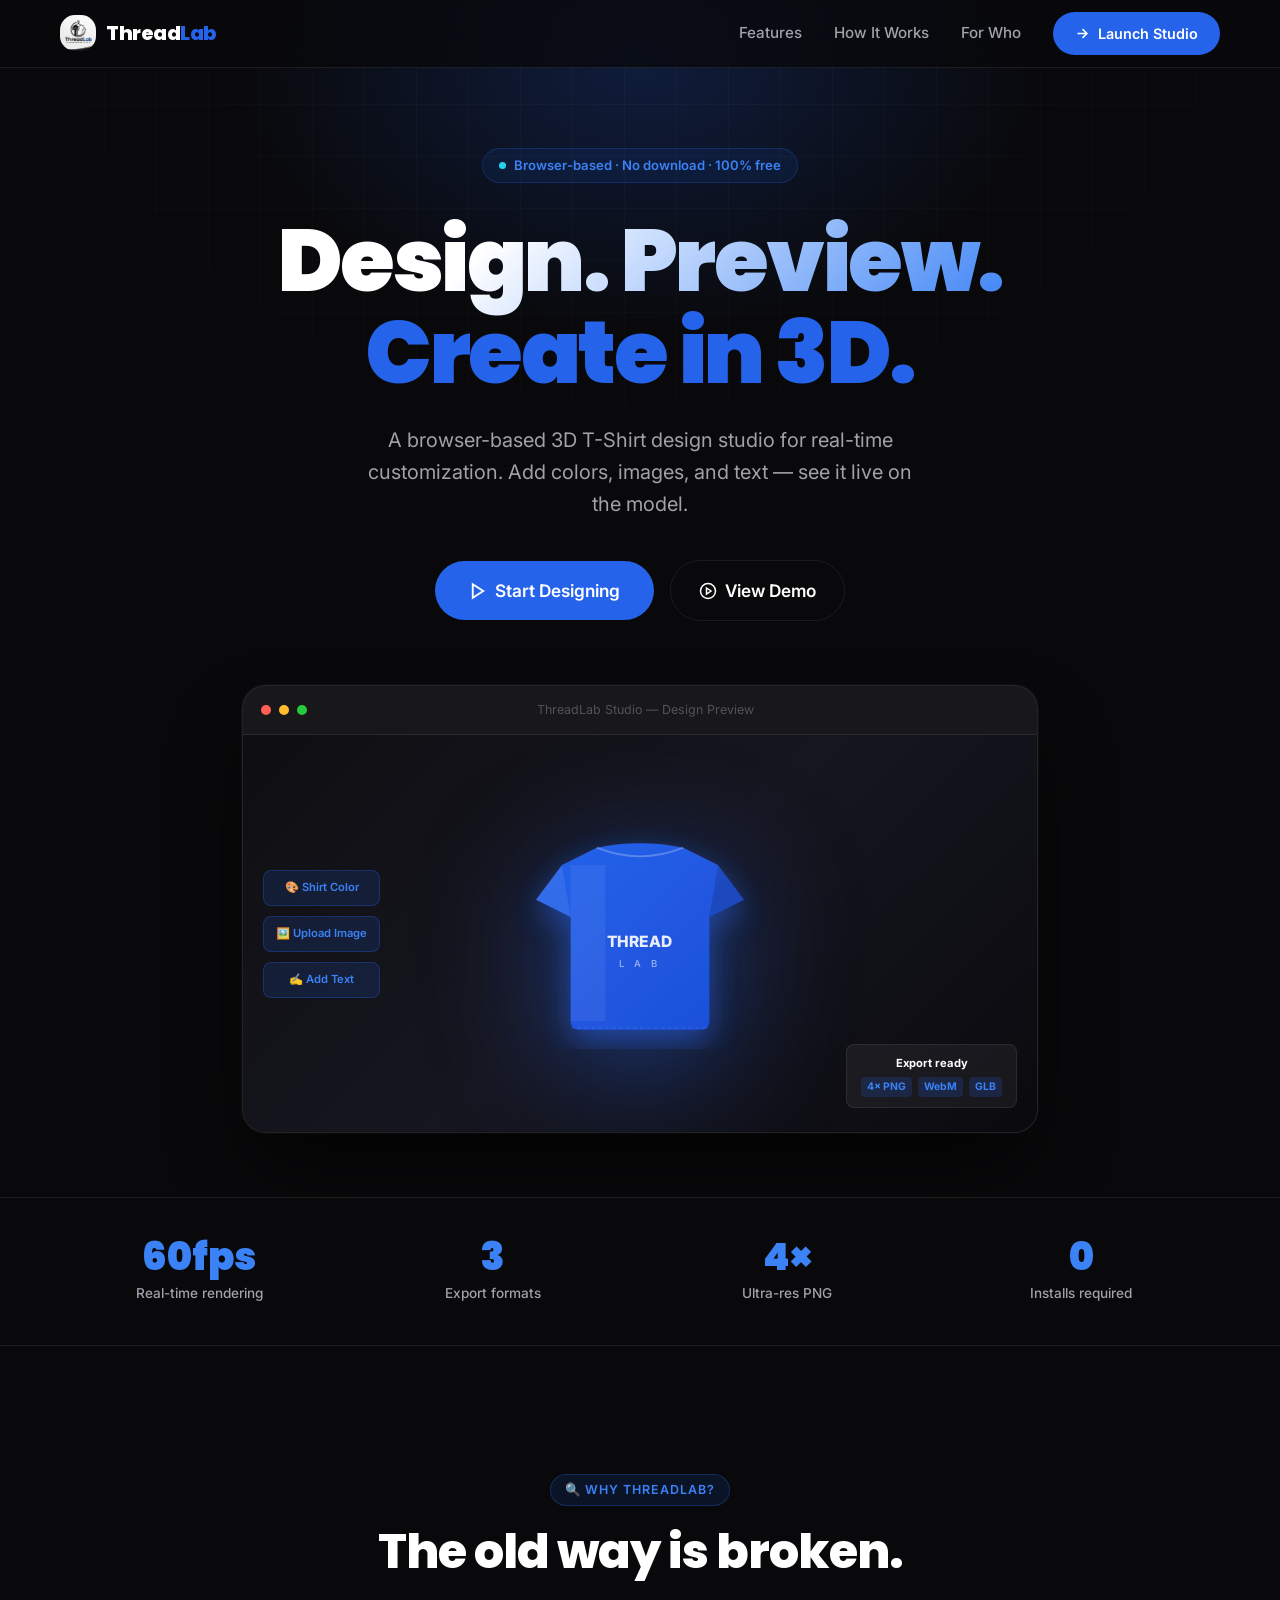
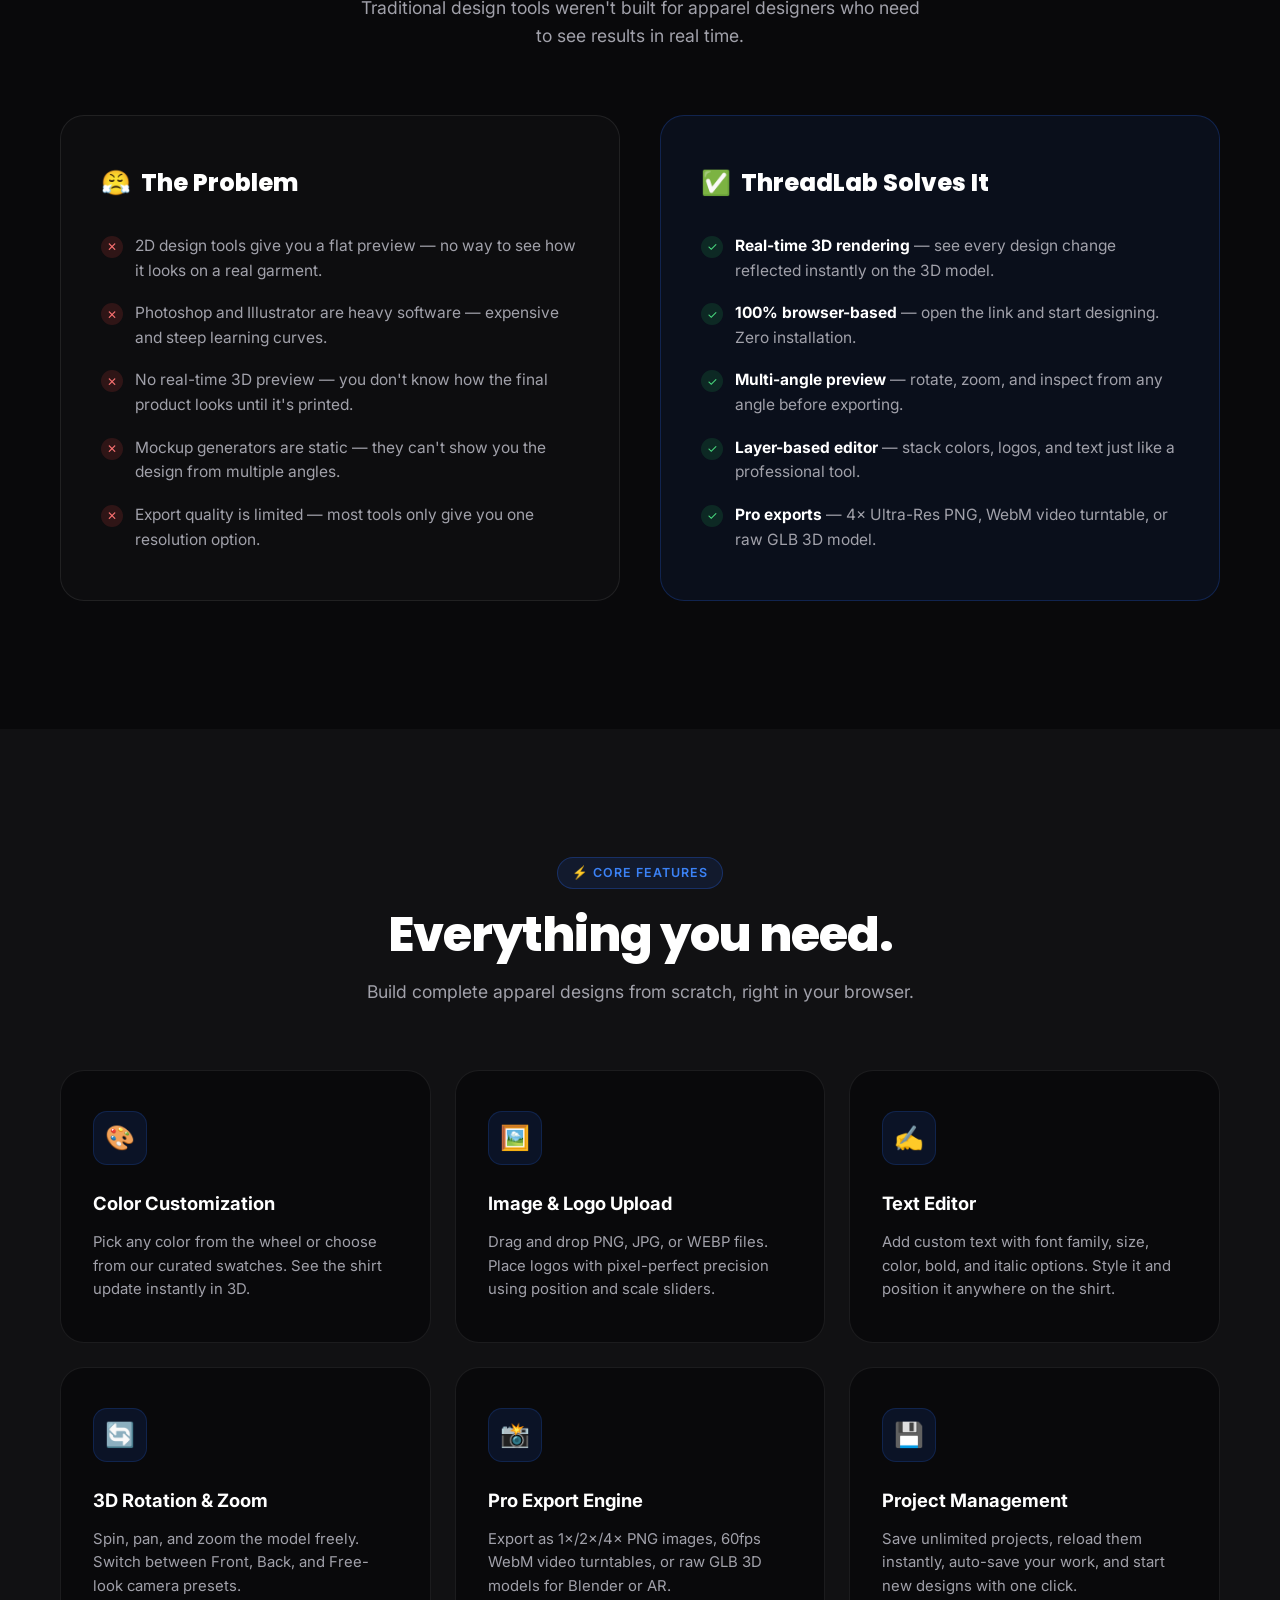
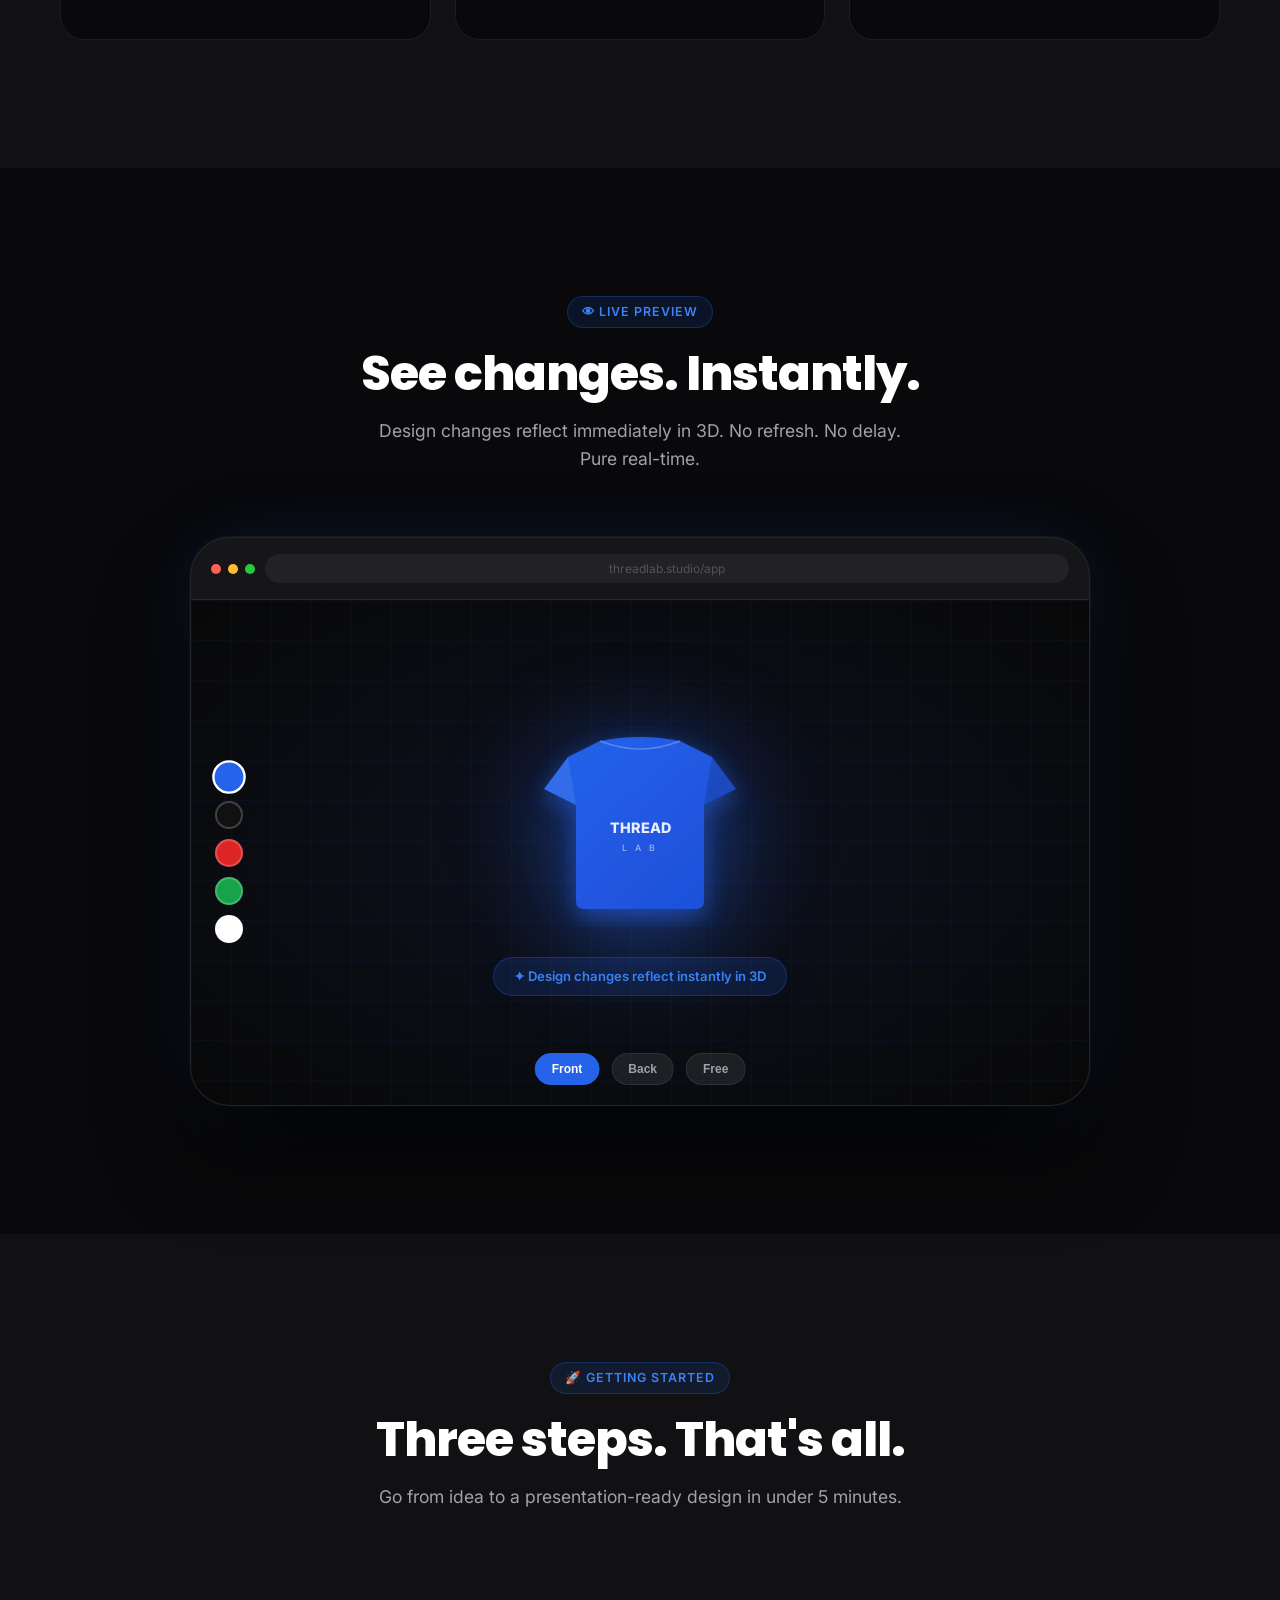
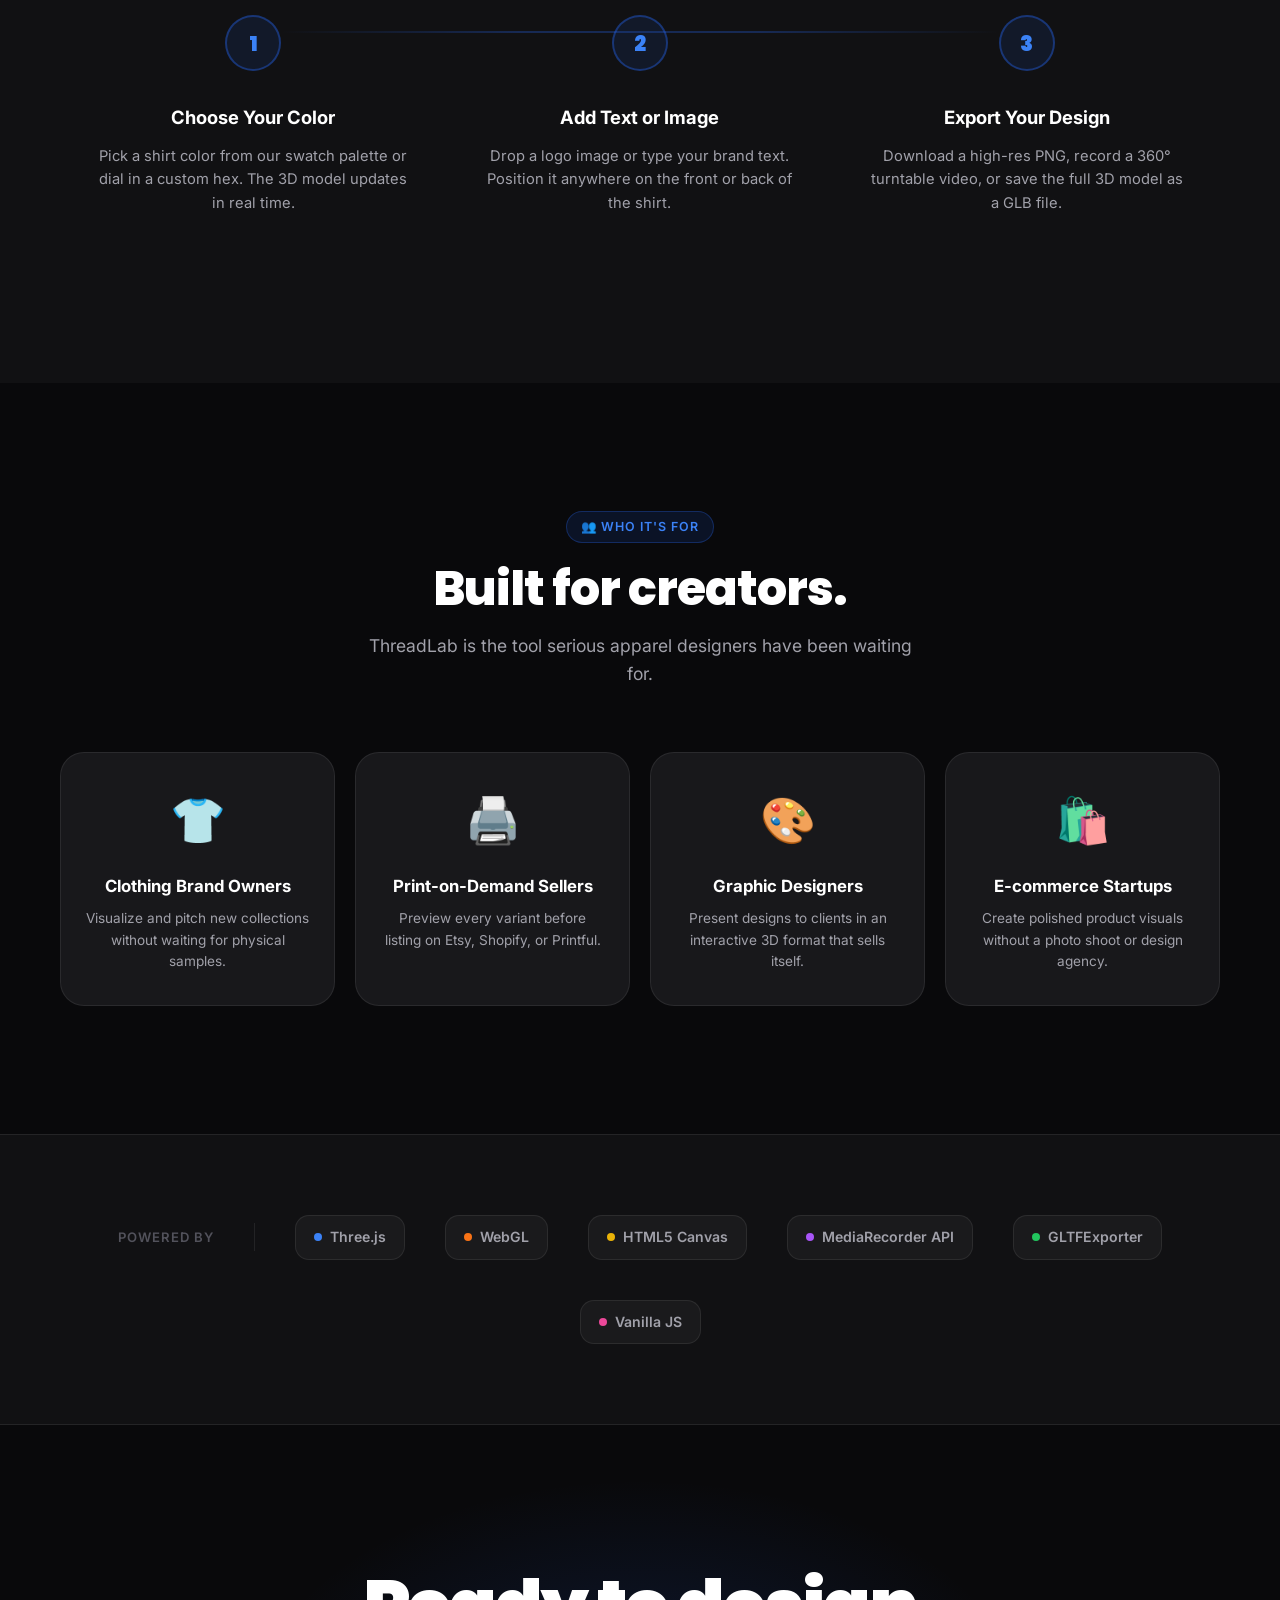
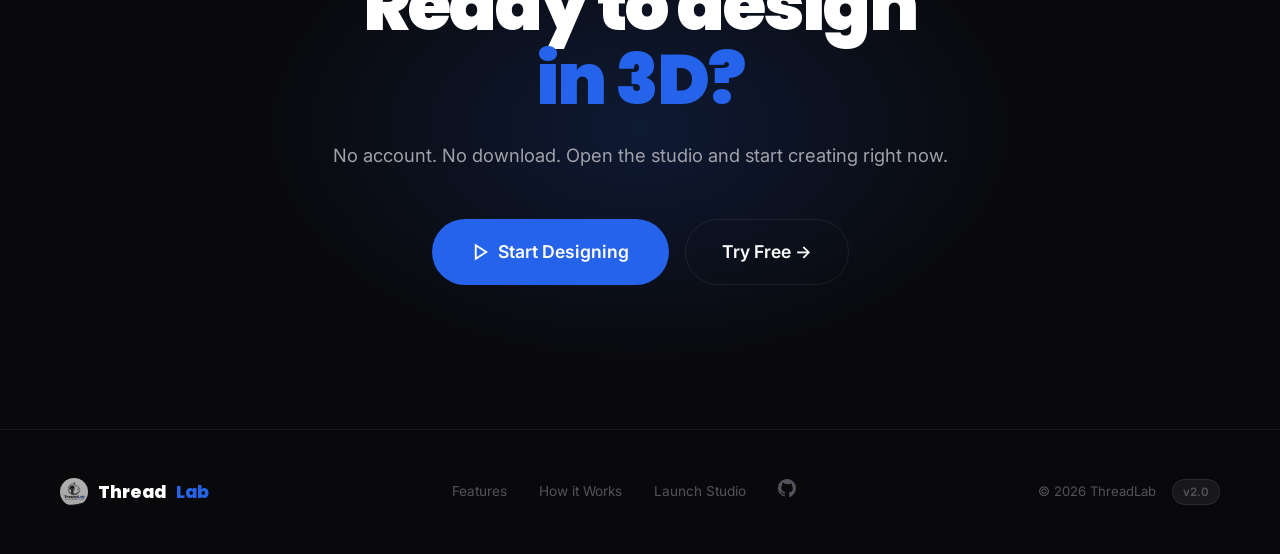
==== commit b0d517ef: "fix: add link tag for landing page" ====
--- a/index.html
+++ b/index.html
@@ -63,6 +63,7 @@
       href="https://fonts.googleapis.com/css2?family=Inter:wght@300;400;500;600;700;800;900&family=Poppins:wght@700;800;900&display=swap"
       rel="stylesheet"
     />
+    <link rel="stylesheet" href="css/landing.css">
 
     <!-- Structured Data (Google Rich Results) -->
     <script type="application/ld+json">
--- a/css/landing.css
+++ b/css/landing.css
@@ -0,0 +1,1279 @@
+/* ══════════════════════════════════════════
+       TOKENS & RESET
+    ══════════════════════════════════════════ */
+*,
+*::before,
+*::after {
+  box-sizing: border-box;
+  margin: 0;
+  padding: 0;
+}
+
+:root {
+  --blue: #2563eb;
+  --blue-dark: #1d4ed8;
+  --blue-light: #3b82f6;
+  --blue-glow: rgba(37, 99, 235, 0.18);
+  --black: #09090b;
+  --surface: #111113;
+  --surface-2: #18181b;
+  --border: rgba(255, 255, 255, 0.08);
+  --text: #ffffff;
+  --text-muted: #a1a1aa;
+  --text-faint: #52525b;
+  --radius-sm: 8px;
+  --radius: 14px;
+  --radius-lg: 24px;
+  --radius-xl: 40px;
+}
+
+html {
+  scroll-behavior: smooth;
+}
+
+body {
+  background: var(--black);
+  color: var(--text);
+  font-family: "Inter", sans-serif;
+  line-height: 1.6;
+  -webkit-font-smoothing: antialiased;
+  overflow-x: hidden;
+}
+
+a {
+  text-decoration: none;
+  color: inherit;
+}
+img {
+  display: block;
+  max-width: 100%;
+}
+
+/* ══════════════════════════════════════════
+       REUSABLE
+    ══════════════════════════════════════════ */
+.container {
+  max-width: 1160px;
+  margin: 0 auto;
+  padding: 0 2rem;
+}
+
+.tag {
+  display: inline-flex;
+  align-items: center;
+  gap: 6px;
+  font-size: 0.78rem;
+  font-weight: 600;
+  letter-spacing: 0.08em;
+  text-transform: uppercase;
+  color: var(--blue-light);
+  background: rgba(37, 99, 235, 0.12);
+  border: 1px solid rgba(37, 99, 235, 0.3);
+  padding: 5px 14px;
+  border-radius: 999px;
+}
+
+.section-label {
+  display: flex;
+  justify-content: center;
+  margin-bottom: 1.25rem;
+}
+
+.section-title {
+  font-family: "Poppins", sans-serif;
+  font-size: clamp(2rem, 4vw, 3rem);
+  font-weight: 800;
+  line-height: 1.1;
+  letter-spacing: -1px;
+  text-align: center;
+  margin-bottom: 1rem;
+}
+
+.section-sub {
+  text-align: center;
+  color: var(--text-muted);
+  font-size: 1.1rem;
+  max-width: 560px;
+  margin: 0 auto 4rem;
+}
+
+.btn-primary {
+  display: inline-flex;
+  align-items: center;
+  gap: 8px;
+  background: var(--blue);
+  color: #fff;
+  font-weight: 600;
+  font-size: 1rem;
+  padding: 14px 28px;
+  border-radius: 999px;
+  border: none;
+  cursor: pointer;
+  transition:
+    background 0.2s,
+    transform 0.2s,
+    box-shadow 0.2s;
+  box-shadow: 0 0 0 0 rgba(37, 99, 235, 0);
+}
+.btn-primary:hover {
+  background: var(--blue-dark);
+  transform: translateY(-2px);
+  box-shadow: 0 8px 28px rgba(37, 99, 235, 0.4);
+}
+
+.btn-ghost {
+  display: inline-flex;
+  align-items: center;
+  gap: 8px;
+  background: transparent;
+  color: var(--text);
+  font-weight: 600;
+  font-size: 1rem;
+  padding: 14px 28px;
+  border-radius: 999px;
+  border: 1px solid var(--border);
+  cursor: pointer;
+  transition:
+    border-color 0.2s,
+    background 0.2s,
+    transform 0.2s;
+}
+.btn-ghost:hover {
+  border-color: rgba(255, 255, 255, 0.25);
+  background: rgba(255, 255, 255, 0.05);
+  transform: translateY(-2px);
+}
+
+.divider {
+  border: none;
+  border-top: 1px solid var(--border);
+  margin: 0;
+}
+
+/* Scroll reveal */
+.reveal {
+  opacity: 0;
+  transform: translateY(32px);
+  transition:
+    opacity 0.75s cubic-bezier(0.16, 1, 0.3, 1),
+    transform 0.75s cubic-bezier(0.16, 1, 0.3, 1);
+}
+.reveal.visible {
+  opacity: 1;
+  transform: translateY(0);
+}
+.reveal-d1 {
+  transition-delay: 0.1s;
+}
+.reveal-d2 {
+  transition-delay: 0.2s;
+}
+.reveal-d3 {
+  transition-delay: 0.3s;
+}
+.reveal-d4 {
+  transition-delay: 0.4s;
+}
+.reveal-d5 {
+  transition-delay: 0.5s;
+}
+
+/* ══════════════════════════════════════════
+       NAVBAR
+    ══════════════════════════════════════════ */
+.navbar {
+  position: fixed;
+  top: 0;
+  left: 0;
+  right: 0;
+  z-index: 200;
+  padding: 0 2rem;
+  height: 68px;
+  display: flex;
+  align-items: center;
+  backdrop-filter: blur(20px);
+  -webkit-backdrop-filter: blur(20px);
+  background: rgba(9, 9, 11, 0.75);
+  border-bottom: 1px solid var(--border);
+}
+
+.navbar-inner {
+  width: 100%;
+  max-width: 1160px;
+  margin: 0 auto;
+  display: flex;
+  align-items: center;
+  justify-content: space-between;
+}
+
+.nav-logo {
+  display: flex;
+  align-items: center;
+  gap: 10px;
+}
+
+.nav-logo img {
+  height: 36px;
+  width: 36px;
+  object-fit: contain;
+  border-radius: 15px;
+}
+
+.nav-logo-text {
+  font-family: "Poppins", sans-serif;
+  font-weight: 800;
+  font-size: 1.25rem;
+  letter-spacing: -0.5px;
+}
+
+.nav-logo-text span {
+  color: var(--blue);
+}
+
+.nav-links {
+  display: flex;
+  align-items: center;
+  gap: 2rem;
+}
+
+.nav-links a:not(.btn-primary) {
+  font-size: 0.95rem;
+  font-weight: 500;
+  color: var(--text-muted);
+  transition: color 0.2s;
+}
+
+.nav-links a:not(.btn-primary):hover {
+  color: var(--text);
+}
+
+.nav-links .btn-primary {
+  padding: 10px 22px;
+  font-size: 0.9rem;
+}
+
+/* ══════════════════════════════════════════
+       HERO
+    ══════════════════════════════════════════ */
+.hero {
+  min-height: 100vh;
+  padding-top: 68px;
+  display: flex;
+  flex-direction: column;
+  align-items: center;
+  justify-content: center;
+  position: relative;
+  overflow: hidden;
+  text-align: center;
+}
+
+/* animated background */
+.hero-bg {
+  position: absolute;
+  inset: 0;
+  pointer-events: none;
+}
+
+.hero-bg::before {
+  content: "";
+  position: absolute;
+  top: -20%;
+  left: 50%;
+  transform: translateX(-50%);
+  width: 900px;
+  height: 600px;
+  background: radial-gradient(
+    ellipse,
+    rgba(37, 99, 235, 0.22) 0%,
+    transparent 65%
+  );
+  animation: pulse-glow 8s ease-in-out infinite alternate;
+}
+
+@keyframes pulse-glow {
+  from {
+    opacity: 0.6;
+    transform: translateX(-50%) scale(1);
+  }
+  to {
+    opacity: 1;
+    transform: translateX(-50%) scale(1.15);
+  }
+}
+
+/* grid */
+.hero-bg::after {
+  content: "";
+  position: absolute;
+  inset: 0;
+  background-image:
+    linear-gradient(rgba(255, 255, 255, 0.03) 1px, transparent 1px),
+    linear-gradient(90deg, rgba(255, 255, 255, 0.03) 1px, transparent 1px);
+  background-size: 52px 52px;
+  mask-image: radial-gradient(
+    ellipse 80% 60% at 50% 0%,
+    black 0%,
+    transparent 100%
+  );
+  -webkit-mask-image: radial-gradient(
+    ellipse 80% 60% at 50% 0%,
+    black 0%,
+    transparent 100%
+  );
+}
+
+.hero-body {
+  position: relative;
+  z-index: 2;
+  padding: 5rem 2rem 0;
+  max-width: 900px;
+}
+
+.hero-badge {
+  display: inline-flex;
+  align-items: center;
+  gap: 8px;
+  background: rgba(37, 99, 235, 0.1);
+  border: 1px solid rgba(37, 99, 235, 0.25);
+  border-radius: 999px;
+  padding: 6px 16px;
+  font-size: 0.82rem;
+  font-weight: 600;
+  color: var(--blue-light);
+  margin-bottom: 2rem;
+  animation: fadeInDown 0.8s ease both;
+}
+
+.hero-badge-dot {
+  width: 7px;
+  height: 7px;
+  background: #22d3ee;
+  border-radius: 50%;
+  animation: blink 2s step-end infinite;
+}
+
+@keyframes blink {
+  50% {
+    opacity: 0;
+  }
+}
+
+.hero-title {
+  font-family: "Poppins", sans-serif;
+  font-size: clamp(3rem, 7vw, 5.5rem);
+  font-weight: 900;
+  line-height: 1.05;
+  letter-spacing: -2.5px;
+  margin-bottom: 1.5rem;
+  animation: fadeInUp 0.9s 0.1s ease both;
+}
+
+.hero-title .gradient {
+  background: linear-gradient(135deg, #fff 30%, var(--blue-light) 100%);
+  -webkit-background-clip: text;
+  -webkit-text-fill-color: transparent;
+  background-clip: text;
+}
+
+.hero-title .blue-word {
+  color: var(--blue);
+  -webkit-text-fill-color: var(--blue);
+}
+
+.hero-desc {
+  font-size: clamp(1.05rem, 2vw, 1.25rem);
+  color: var(--text-muted);
+  max-width: 560px;
+  margin: 0 auto 2.5rem;
+  animation: fadeInUp 0.9s 0.2s ease both;
+}
+
+.hero-cta {
+  display: flex;
+  align-items: center;
+  justify-content: center;
+  gap: 1rem;
+  flex-wrap: wrap;
+  margin-bottom: 4rem;
+  animation: fadeInUp 0.9s 0.3s ease both;
+}
+
+.hero-cta .btn-primary {
+  font-size: 1.08rem;
+  padding: 16px 34px;
+}
+
+.hero-cta .btn-ghost {
+  font-size: 1.08rem;
+  padding: 16px 28px;
+}
+
+.hero-visual {
+  position: relative;
+  z-index: 2;
+  width: 100%;
+  max-width: 860px;
+  margin: 0 auto;
+  padding: 0 2rem 4rem;
+  animation: fadeInUp 1s 0.45s ease both;
+}
+
+.mockup-shell {
+  background: var(--surface);
+  border: 1px solid var(--border);
+  border-radius: var(--radius-lg);
+  overflow: hidden;
+  box-shadow:
+    0 40px 80px -20px rgba(0, 0, 0, 0.8),
+    0 0 0 1px rgba(255, 255, 255, 0.04);
+}
+
+.mockup-bar {
+  padding: 14px 18px;
+  display: flex;
+  align-items: center;
+  gap: 8px;
+  background: rgba(255, 255, 255, 0.03);
+  border-bottom: 1px solid var(--border);
+}
+
+.dot-red {
+  width: 10px;
+  height: 10px;
+  border-radius: 50%;
+  background: #ff5f56;
+}
+.dot-yel {
+  width: 10px;
+  height: 10px;
+  border-radius: 50%;
+  background: #ffbd2e;
+}
+.dot-grn {
+  width: 10px;
+  height: 10px;
+  border-radius: 50%;
+  background: #27c93f;
+}
+
+.mockup-bar-title {
+  margin: 0 auto;
+  font-size: 0.78rem;
+  color: var(--text-faint);
+  transform: translateX(-22px);
+}
+
+.mockup-screen {
+  aspect-ratio: 16/8;
+  display: flex;
+  align-items: center;
+  justify-content: center;
+  background: linear-gradient(135deg, #0f0f12 0%, #161620 50%, #0a0a0e 100%);
+  position: relative;
+  overflow: hidden;
+}
+
+.mockup-canvas {
+  width: 100%;
+  height: 100%;
+}
+
+/* shirt SVG illustration inside hero canvas */
+.hero-shirt-wrap {
+  position: absolute;
+  inset: 0;
+  display: flex;
+  align-items: center;
+  justify-content: center;
+}
+
+.shirt-3d {
+  width: min(260px, 38vw);
+  filter: drop-shadow(0 30px 60px rgba(37, 99, 235, 0.5));
+  animation: float 5s ease-in-out infinite;
+}
+
+@keyframes float {
+  0%,
+  100% {
+    transform: translateY(0) rotateY(0deg);
+  }
+  50% {
+    transform: translateY(-18px) rotateY(8deg);
+  }
+}
+
+.hero-sidebar-hint {
+  position: absolute;
+  left: 20px;
+  top: 50%;
+  transform: translateY(-50%);
+  display: flex;
+  flex-direction: column;
+  gap: 10px;
+}
+
+.hint-chip {
+  background: rgba(37, 99, 235, 0.15);
+  border: 1px solid rgba(37, 99, 235, 0.3);
+  border-radius: var(--radius-sm);
+  padding: 8px 12px;
+  font-size: 0.7rem;
+  font-weight: 600;
+  color: var(--blue-light);
+  white-space: nowrap;
+  animation: slideInLeft 0.6s ease both;
+}
+
+.hint-chip:nth-child(1) {
+  animation-delay: 0.8s;
+}
+.hint-chip:nth-child(2) {
+  animation-delay: 1s;
+}
+.hint-chip:nth-child(3) {
+  animation-delay: 1.2s;
+}
+
+.hero-export-hint {
+  position: absolute;
+  right: 20px;
+  bottom: 24px;
+  background: rgba(255, 255, 255, 0.05);
+  border: 1px solid var(--border);
+  border-radius: var(--radius-sm);
+  padding: 10px 14px;
+  font-size: 0.7rem;
+  color: var(--text-muted);
+  animation: slideInRight 0.6s 1.4s ease both;
+}
+
+.export-label {
+  font-weight: 700;
+  color: var(--text);
+  display: block;
+  margin-bottom: 4px;
+}
+
+.export-formats {
+  display: flex;
+  gap: 6px;
+}
+
+.fmt-tag {
+  background: rgba(37, 99, 235, 0.18);
+  color: var(--blue-light);
+  font-size: 0.65rem;
+  font-weight: 700;
+  padding: 2px 6px;
+  border-radius: 4px;
+}
+
+@keyframes fadeInUp {
+  from {
+    opacity: 0;
+    transform: translateY(28px);
+  }
+  to {
+    opacity: 1;
+    transform: translateY(0);
+  }
+}
+@keyframes fadeInDown {
+  from {
+    opacity: 0;
+    transform: translateY(-20px);
+  }
+  to {
+    opacity: 1;
+    transform: translateY(0);
+  }
+}
+@keyframes slideInLeft {
+  from {
+    opacity: 0;
+    transform: translateX(-20px);
+  }
+  to {
+    opacity: 1;
+    transform: translateX(0);
+  }
+}
+@keyframes slideInRight {
+  from {
+    opacity: 0;
+    transform: translateX(20px);
+  }
+  to {
+    opacity: 1;
+    transform: translateX(0);
+  }
+}
+
+/* ══════════════════════════════════════════
+       STATS ROW
+    ══════════════════════════════════════════ */
+.stats-row {
+  border-top: 1px solid var(--border);
+  border-bottom: 1px solid var(--border);
+  padding: 2.5rem 2rem;
+}
+
+.stats-inner {
+  max-width: 1160px;
+  margin: 0 auto;
+  display: grid;
+  grid-template-columns: repeat(4, 1fr);
+  gap: 1rem;
+}
+
+.stat {
+  text-align: center;
+}
+
+.stat-num {
+  font-family: "Poppins", sans-serif;
+  font-size: 2.4rem;
+  font-weight: 900;
+  line-height: 1;
+  margin-bottom: 6px;
+  color: var(--blue-light);
+}
+
+.stat-label {
+  font-size: 0.85rem;
+  color: var(--text-muted);
+  font-weight: 500;
+}
+
+/* ══════════════════════════════════════════
+       PROBLEM / SOLUTION
+    ══════════════════════════════════════════ */
+.ps-section {
+  padding: 8rem 2rem;
+}
+
+.ps-grid {
+  max-width: 1160px;
+  margin: 4rem auto 0;
+  display: grid;
+  grid-template-columns: 1fr 1fr;
+  gap: 2.5rem;
+}
+
+.ps-card {
+  border-radius: var(--radius-lg);
+  padding: 3rem 2.5rem;
+  border: 1px solid var(--border);
+}
+
+.ps-card.problem {
+  background: rgba(255, 255, 255, 0.02);
+}
+
+.ps-card.solution {
+  background: rgba(37, 99, 235, 0.07);
+  border-color: rgba(37, 99, 235, 0.25);
+}
+
+.ps-heading {
+  font-family: "Poppins", sans-serif;
+  font-size: 1.5rem;
+  font-weight: 800;
+  margin-bottom: 2rem;
+  display: flex;
+  align-items: center;
+  gap: 10px;
+}
+
+.ps-list {
+  list-style: none;
+  display: flex;
+  flex-direction: column;
+  gap: 1.1rem;
+}
+
+.ps-list li {
+  display: flex;
+  align-items: flex-start;
+  gap: 12px;
+  font-size: 0.97rem;
+  color: var(--text-muted);
+}
+
+.ps-icon {
+  width: 22px;
+  height: 22px;
+  border-radius: 50%;
+  display: flex;
+  align-items: center;
+  justify-content: center;
+  flex-shrink: 0;
+  margin-top: 2px;
+  font-size: 12px;
+}
+
+.ps-icon.bad {
+  background: rgba(239, 68, 68, 0.15);
+  color: #f87171;
+}
+.ps-icon.good {
+  background: rgba(34, 197, 94, 0.15);
+  color: #4ade80;
+}
+
+/* ══════════════════════════════════════════
+       FEATURES
+    ══════════════════════════════════════════ */
+.features-section {
+  padding: 8rem 2rem;
+  background: var(--surface);
+}
+
+.features-grid {
+  max-width: 1160px;
+  margin: 0 auto;
+  display: grid;
+  grid-template-columns: repeat(3, 1fr);
+  gap: 1.5rem;
+}
+
+.feature-card {
+  background: var(--black);
+  border: 1px solid var(--border);
+  border-radius: var(--radius-lg);
+  padding: 2.5rem 2rem;
+  transition:
+    border-color 0.3s,
+    transform 0.3s;
+}
+
+.feature-card:hover {
+  border-color: rgba(37, 99, 235, 0.4);
+  transform: translateY(-6px);
+}
+
+.feature-icon-wrap {
+  width: 54px;
+  height: 54px;
+  background: rgba(37, 99, 235, 0.12);
+  border: 1px solid rgba(37, 99, 235, 0.2);
+  border-radius: var(--radius);
+  display: flex;
+  align-items: center;
+  justify-content: center;
+  font-size: 1.5rem;
+  margin-bottom: 1.5rem;
+}
+
+.feature-card h3 {
+  font-weight: 700;
+  font-size: 1.15rem;
+  margin-bottom: 0.75rem;
+}
+
+.feature-card p {
+  font-size: 0.93rem;
+  color: var(--text-muted);
+  line-height: 1.6;
+}
+
+/* ══════════════════════════════════════════
+       LIVE PREVIEW (WOW SECTION)
+    ══════════════════════════════════════════ */
+.preview-section {
+  padding: 8rem 2rem;
+  text-align: center;
+}
+
+.preview-window {
+  max-width: 900px;
+  margin: 0 auto;
+  background: var(--surface);
+  border: 1px solid var(--border);
+  border-radius: var(--radius-xl);
+  overflow: hidden;
+  box-shadow:
+    0 50px 100px -20px rgba(0, 0, 0, 0.9),
+    0 0 0 1px rgba(255, 255, 255, 0.04),
+    0 0 80px -10px var(--blue-glow);
+}
+
+.preview-top {
+  padding: 16px 20px;
+  display: flex;
+  align-items: center;
+  gap: 10px;
+  background: rgba(255, 255, 255, 0.02);
+  border-bottom: 1px solid var(--border);
+}
+
+.preview-top-dots {
+  display: flex;
+  gap: 7px;
+}
+
+.preview-top-url {
+  flex: 1;
+  background: rgba(255, 255, 255, 0.05);
+  border-radius: 999px;
+  padding: 5px 14px;
+  font-size: 0.75rem;
+  color: var(--text-faint);
+  text-align: center;
+}
+
+.preview-canvas {
+  aspect-ratio: 16/9;
+  display: flex;
+  align-items: center;
+  justify-content: center;
+  background: radial-gradient(ellipse at center, #0e1220 0%, #080808 100%);
+  position: relative;
+  overflow: hidden;
+}
+
+.preview-canvas-grid {
+  position: absolute;
+  inset: 0;
+  background-image:
+    linear-gradient(rgba(37, 99, 235, 0.05) 1px, transparent 1px),
+    linear-gradient(90deg, rgba(37, 99, 235, 0.05) 1px, transparent 1px);
+  background-size: 40px 40px;
+}
+
+.preview-shirt {
+  position: relative;
+  z-index: 2;
+  display: flex;
+  flex-direction: column;
+  align-items: center;
+  gap: 1.5rem;
+}
+
+.preview-shirt svg {
+  width: min(240px, 35vw);
+  filter: drop-shadow(0 20px 50px rgba(37, 99, 235, 0.6));
+  animation: float 5s ease-in-out infinite;
+}
+
+.preview-label {
+  background: rgba(37, 99, 235, 0.15);
+  border: 1px solid rgba(37, 99, 235, 0.3);
+  border-radius: 999px;
+  padding: 8px 20px;
+  font-size: 0.82rem;
+  font-weight: 600;
+  color: var(--blue-light);
+}
+
+.preview-controls {
+  position: absolute;
+  bottom: 20px;
+  left: 50%;
+  transform: translateX(-50%);
+  display: flex;
+  gap: 12px;
+}
+
+.preview-ctrl-btn {
+  background: rgba(255, 255, 255, 0.08);
+  border: 1px solid var(--border);
+  border-radius: 999px;
+  padding: 8px 16px;
+  font-size: 0.75rem;
+  font-weight: 600;
+  color: var(--text-muted);
+  cursor: pointer;
+  transition: all 0.2s;
+}
+
+.preview-ctrl-btn:hover,
+.preview-ctrl-btn.active {
+  background: var(--blue);
+  border-color: var(--blue);
+  color: white;
+}
+
+/* rotating color swatches */
+.preview-swatches {
+  position: absolute;
+  left: 24px;
+  top: 50%;
+  transform: translateY(-50%);
+  display: flex;
+  flex-direction: column;
+  gap: 10px;
+}
+
+.swatch-circle {
+  width: 28px;
+  height: 28px;
+  border-radius: 50%;
+  border: 2px solid rgba(255, 255, 255, 0.2);
+  cursor: pointer;
+  transition:
+    transform 0.2s,
+    border-color 0.2s;
+}
+
+.swatch-circle.active {
+  border-color: white;
+  transform: scale(1.2);
+}
+.swatch-circle:hover {
+  transform: scale(1.15);
+}
+
+/* ══════════════════════════════════════════
+       HOW IT WORKS
+    ══════════════════════════════════════════ */
+.how-section {
+  padding: 8rem 2rem;
+  background: var(--surface);
+}
+
+.steps-row {
+  max-width: 1160px;
+  margin: 0 auto;
+  display: grid;
+  grid-template-columns: repeat(3, 1fr);
+  gap: 0;
+  position: relative;
+}
+
+.steps-row::before {
+  content: "";
+  position: absolute;
+  top: 56px;
+  left: calc(16.67% + 28px);
+  right: calc(16.67% + 28px);
+  height: 2px;
+  background: linear-gradient(
+    90deg,
+    transparent,
+    var(--blue),
+    var(--blue),
+    transparent
+  );
+  opacity: 0.3;
+}
+
+.step {
+  text-align: center;
+  padding: 2.5rem 2rem;
+}
+
+.step-num {
+  width: 56px;
+  height: 56px;
+  border-radius: 50%;
+  border: 2px solid rgba(37, 99, 235, 0.4);
+  background: rgba(37, 99, 235, 0.1);
+  display: flex;
+  align-items: center;
+  justify-content: center;
+  margin: 0 auto 2rem;
+  font-family: "Poppins", sans-serif;
+  font-weight: 900;
+  font-size: 1.3rem;
+  color: var(--blue-light);
+  position: relative;
+  z-index: 2;
+}
+
+.step h3 {
+  font-weight: 700;
+  font-size: 1.15rem;
+  margin-bottom: 0.75rem;
+}
+
+.step p {
+  font-size: 0.92rem;
+  color: var(--text-muted);
+}
+
+/* ══════════════════════════════════════════
+       TARGET USERS
+    ══════════════════════════════════════════ */
+.users-section {
+  padding: 8rem 2rem;
+}
+
+.users-grid {
+  max-width: 1160px;
+  margin: 0 auto;
+  display: grid;
+  grid-template-columns: repeat(4, 1fr);
+  gap: 1.25rem;
+}
+
+.user-card {
+  background: var(--surface-2);
+  border: 1px solid var(--border);
+  border-radius: var(--radius-lg);
+  padding: 2rem 1.5rem;
+  transition:
+    border-color 0.3s,
+    transform 0.3s;
+  text-align: center;
+}
+
+.user-card:hover {
+  border-color: rgba(37, 99, 235, 0.35);
+  transform: translateY(-4px);
+}
+
+.user-emoji {
+  font-size: 2.8rem;
+  margin-bottom: 1rem;
+  display: block;
+}
+
+.user-card h3 {
+  font-weight: 700;
+  font-size: 1.05rem;
+  margin-bottom: 0.5rem;
+}
+
+.user-card p {
+  font-size: 0.85rem;
+  color: var(--text-muted);
+}
+
+/* ══════════════════════════════════════════
+       TECH STACK
+    ══════════════════════════════════════════ */
+.tech-section {
+  padding: 5rem 2rem;
+  background: var(--surface);
+  border-top: 1px solid var(--border);
+  border-bottom: 1px solid var(--border);
+}
+
+.tech-inner {
+  max-width: 1160px;
+  margin: 0 auto;
+  display: flex;
+  align-items: center;
+  justify-content: center;
+  flex-wrap: wrap;
+  gap: 2.5rem;
+}
+
+.tech-label {
+  font-size: 0.82rem;
+  color: var(--text-faint);
+  font-weight: 600;
+  letter-spacing: 0.08em;
+  text-transform: uppercase;
+}
+
+.tech-divider {
+  width: 1px;
+  height: 28px;
+  background: var(--border);
+}
+
+.tech-badge {
+  display: flex;
+  align-items: center;
+  gap: 8px;
+  padding: 10px 18px;
+  background: rgba(255, 255, 255, 0.04);
+  border: 1px solid var(--border);
+  border-radius: var(--radius);
+  font-size: 0.88rem;
+  font-weight: 600;
+  color: var(--text-muted);
+  transition:
+    border-color 0.2s,
+    color 0.2s;
+}
+
+.tech-badge:hover {
+  border-color: rgba(255, 255, 255, 0.2);
+  color: var(--text);
+}
+
+.tech-badge-dot {
+  width: 8px;
+  height: 8px;
+  border-radius: 50%;
+}
+
+/* ══════════════════════════════════════════
+       FINAL CTA
+    ══════════════════════════════════════════ */
+.cta-section {
+  padding: 9rem 2rem;
+  text-align: center;
+  position: relative;
+  overflow: hidden;
+}
+
+.cta-section::before {
+  content: "";
+  position: absolute;
+  top: 50%;
+  left: 50%;
+  transform: translate(-50%, -50%);
+  width: 800px;
+  height: 500px;
+  background: radial-gradient(
+    ellipse,
+    rgba(37, 99, 235, 0.18) 0%,
+    transparent 70%
+  );
+  pointer-events: none;
+}
+
+.cta-title {
+  font-family: "Poppins", sans-serif;
+  font-size: clamp(2.5rem, 5.5vw, 4.5rem);
+  font-weight: 900;
+  line-height: 1.05;
+  letter-spacing: -2px;
+  margin-bottom: 1.5rem;
+}
+
+.cta-sub {
+  font-size: 1.15rem;
+  color: var(--text-muted);
+  margin-bottom: 3rem;
+}
+
+.cta-btns {
+  display: flex;
+  justify-content: center;
+  gap: 1rem;
+  flex-wrap: wrap;
+}
+
+.cta-btns .btn-primary {
+  font-size: 1.1rem;
+  padding: 18px 40px;
+}
+
+.cta-btns .btn-ghost {
+  font-size: 1.1rem;
+  padding: 18px 36px;
+}
+
+/* ══════════════════════════════════════════
+       FOOTER
+    ══════════════════════════════════════════ */
+.footer {
+  border-top: 1px solid var(--border);
+  padding: 3rem 2rem;
+}
+
+.footer-inner {
+  max-width: 1160px;
+  margin: 0 auto;
+  display: flex;
+  align-items: center;
+  justify-content: space-between;
+  flex-wrap: wrap;
+  gap: 1.5rem;
+}
+
+.footer-logo {
+  display: flex;
+  align-items: center;
+  gap: 10px;
+  font-family: "Poppins", sans-serif;
+  font-weight: 800;
+  font-size: 1.1rem;
+}
+
+.footer-logo img {
+  height: 28px;
+  border-radius: 15px;
+  opacity: 0.7;
+}
+
+.footer-logo span {
+  color: var(--blue);
+}
+
+.footer-meta {
+  display: flex;
+  align-items: center;
+  gap: 2rem;
+  font-size: 0.85rem;
+  color: var(--text-faint);
+}
+
+.footer-meta a {
+  transition: color 0.2s;
+}
+.footer-meta a:hover {
+  color: var(--text-muted);
+}
+
+.footer-right {
+  display: flex;
+  align-items: center;
+  gap: 1rem;
+  font-size: 0.82rem;
+  color: var(--text-faint);
+}
+
+.footer-version {
+  background: var(--surface-2);
+  border: 1px solid var(--border);
+  border-radius: 999px;
+  padding: 3px 10px;
+  font-weight: 600;
+  font-size: 0.72rem;
+  color: var(--text-faint);
+}
+
+/* ══════════════════════════════════════════
+       MOBILE
+    ══════════════════════════════════════════ */
+@media (max-width: 900px) {
+  .ps-grid {
+    grid-template-columns: 1fr;
+  }
+  .features-grid {
+    grid-template-columns: 1fr 1fr;
+  }
+  .users-grid {
+    grid-template-columns: 1fr 1fr;
+  }
+  .steps-row {
+    grid-template-columns: 1fr;
+  }
+  .steps-row::before {
+    display: none;
+  }
+  .stats-inner {
+    grid-template-columns: 1fr 1fr;
+    gap: 2rem;
+  }
+  .nav-links a:not(.btn-primary):not(:last-child) {
+    display: none;
+  }
+}
+
+@media (max-width: 600px) {
+  .features-grid {
+    grid-template-columns: 1fr;
+  }
+  .users-grid {
+    grid-template-columns: 1fr 1fr;
+  }
+  .stats-inner {
+    grid-template-columns: 1fr 1fr;
+  }
+  .footer-inner {
+    flex-direction: column;
+    align-items: flex-start;
+  }
+  .hero-sidebar-hint,
+  .hero-export-hint {
+    display: none;
+  }
+}
